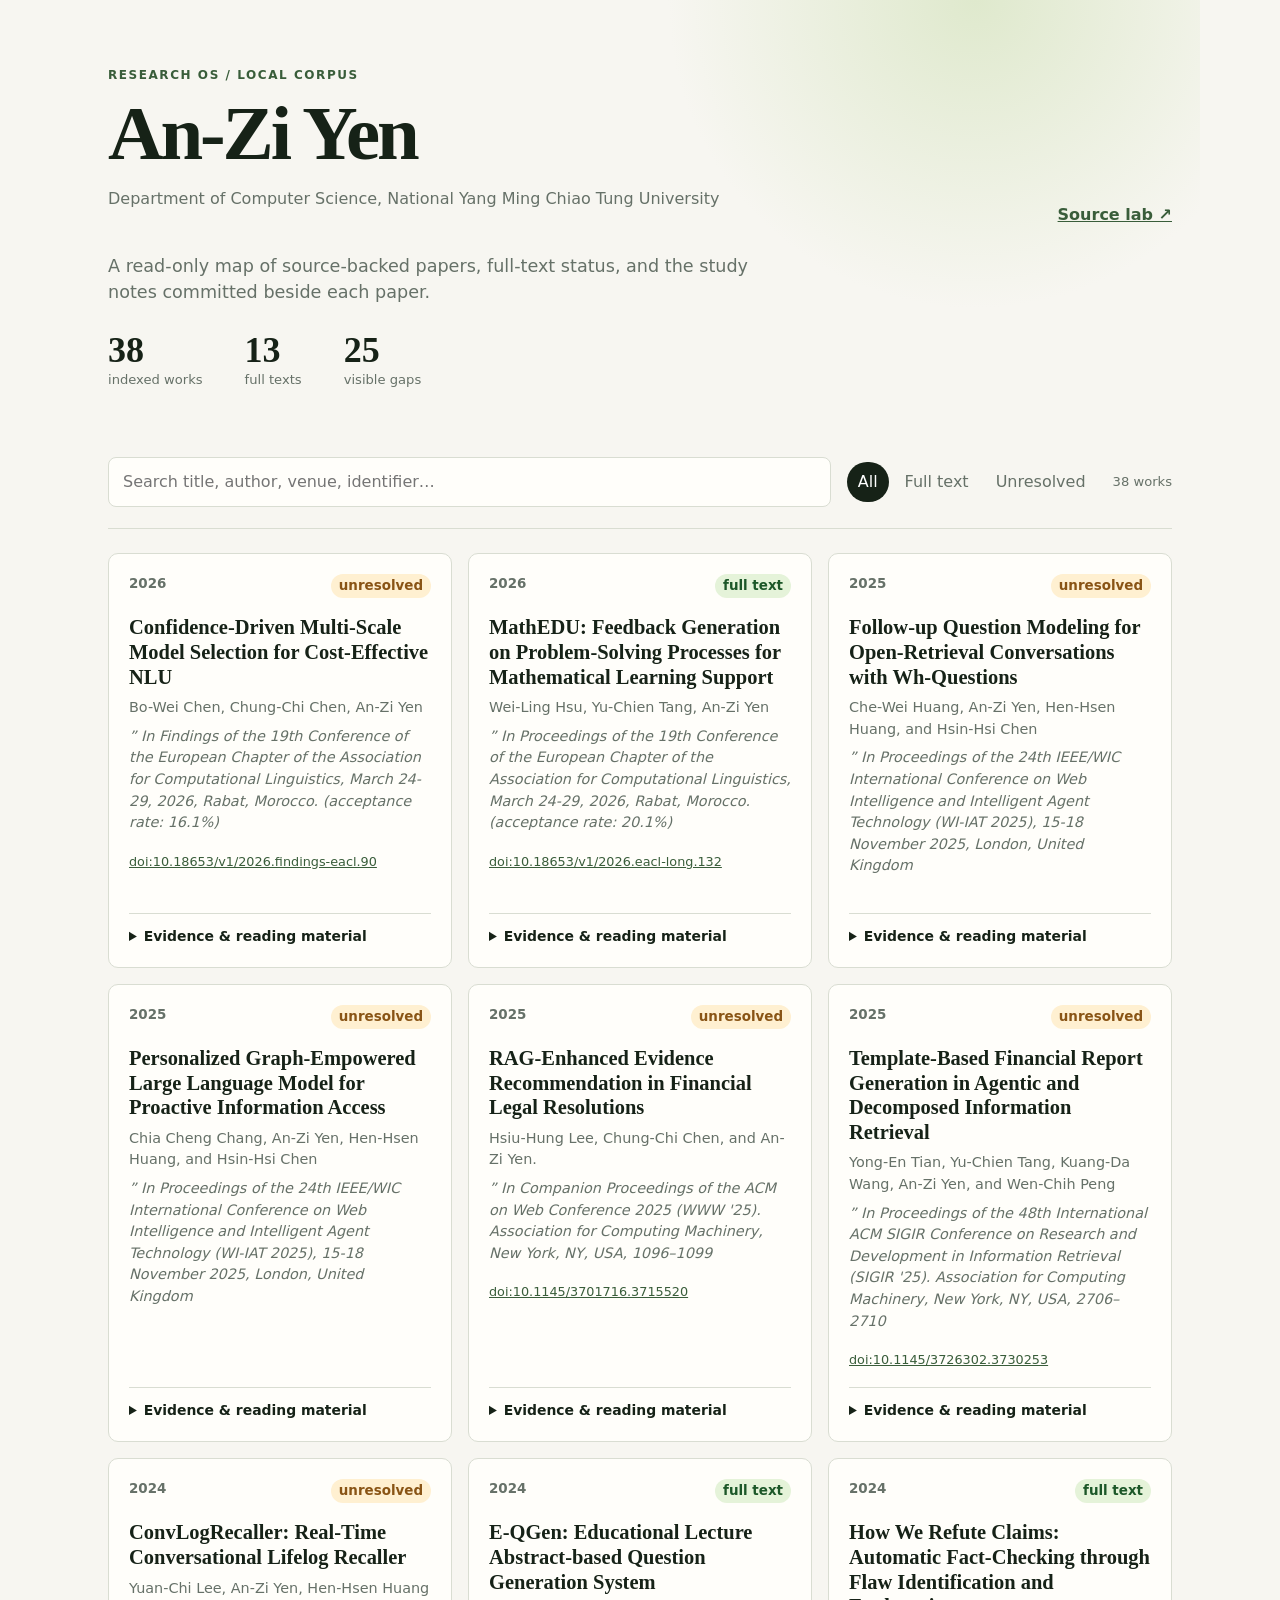
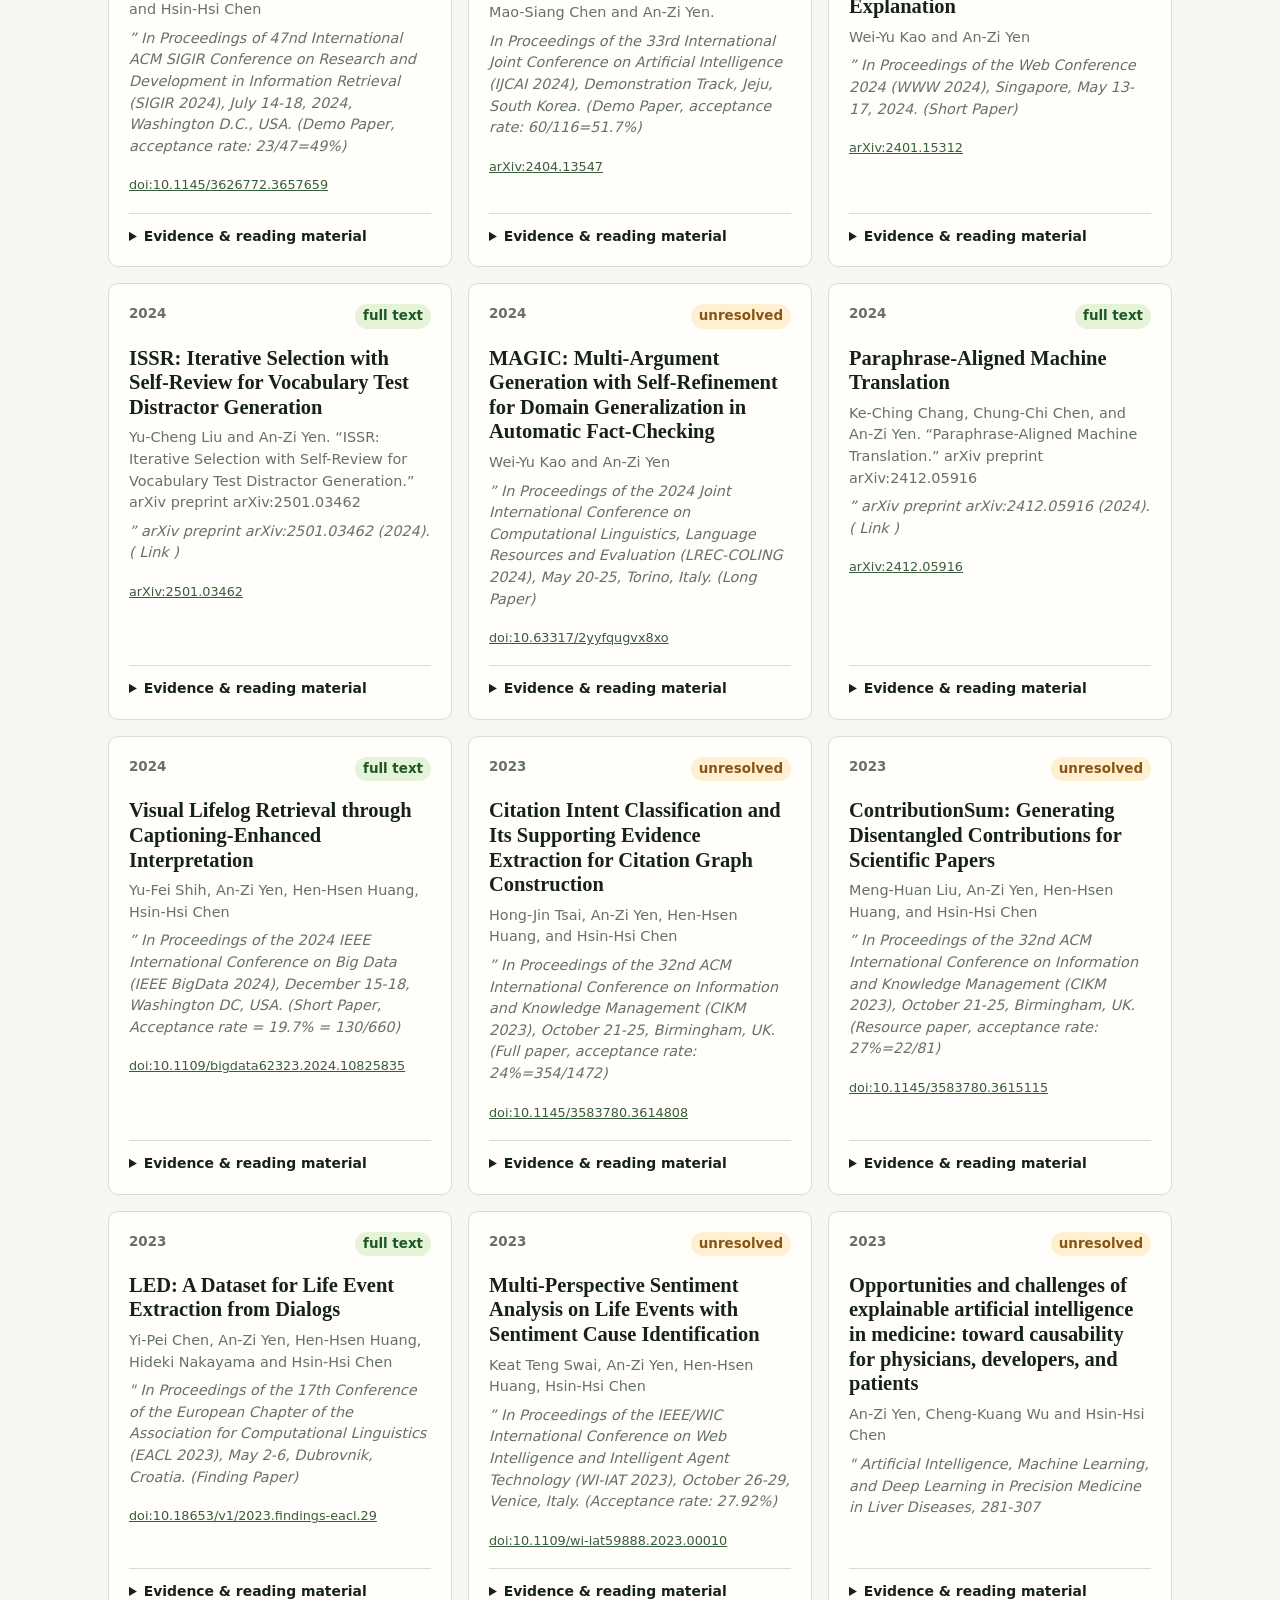
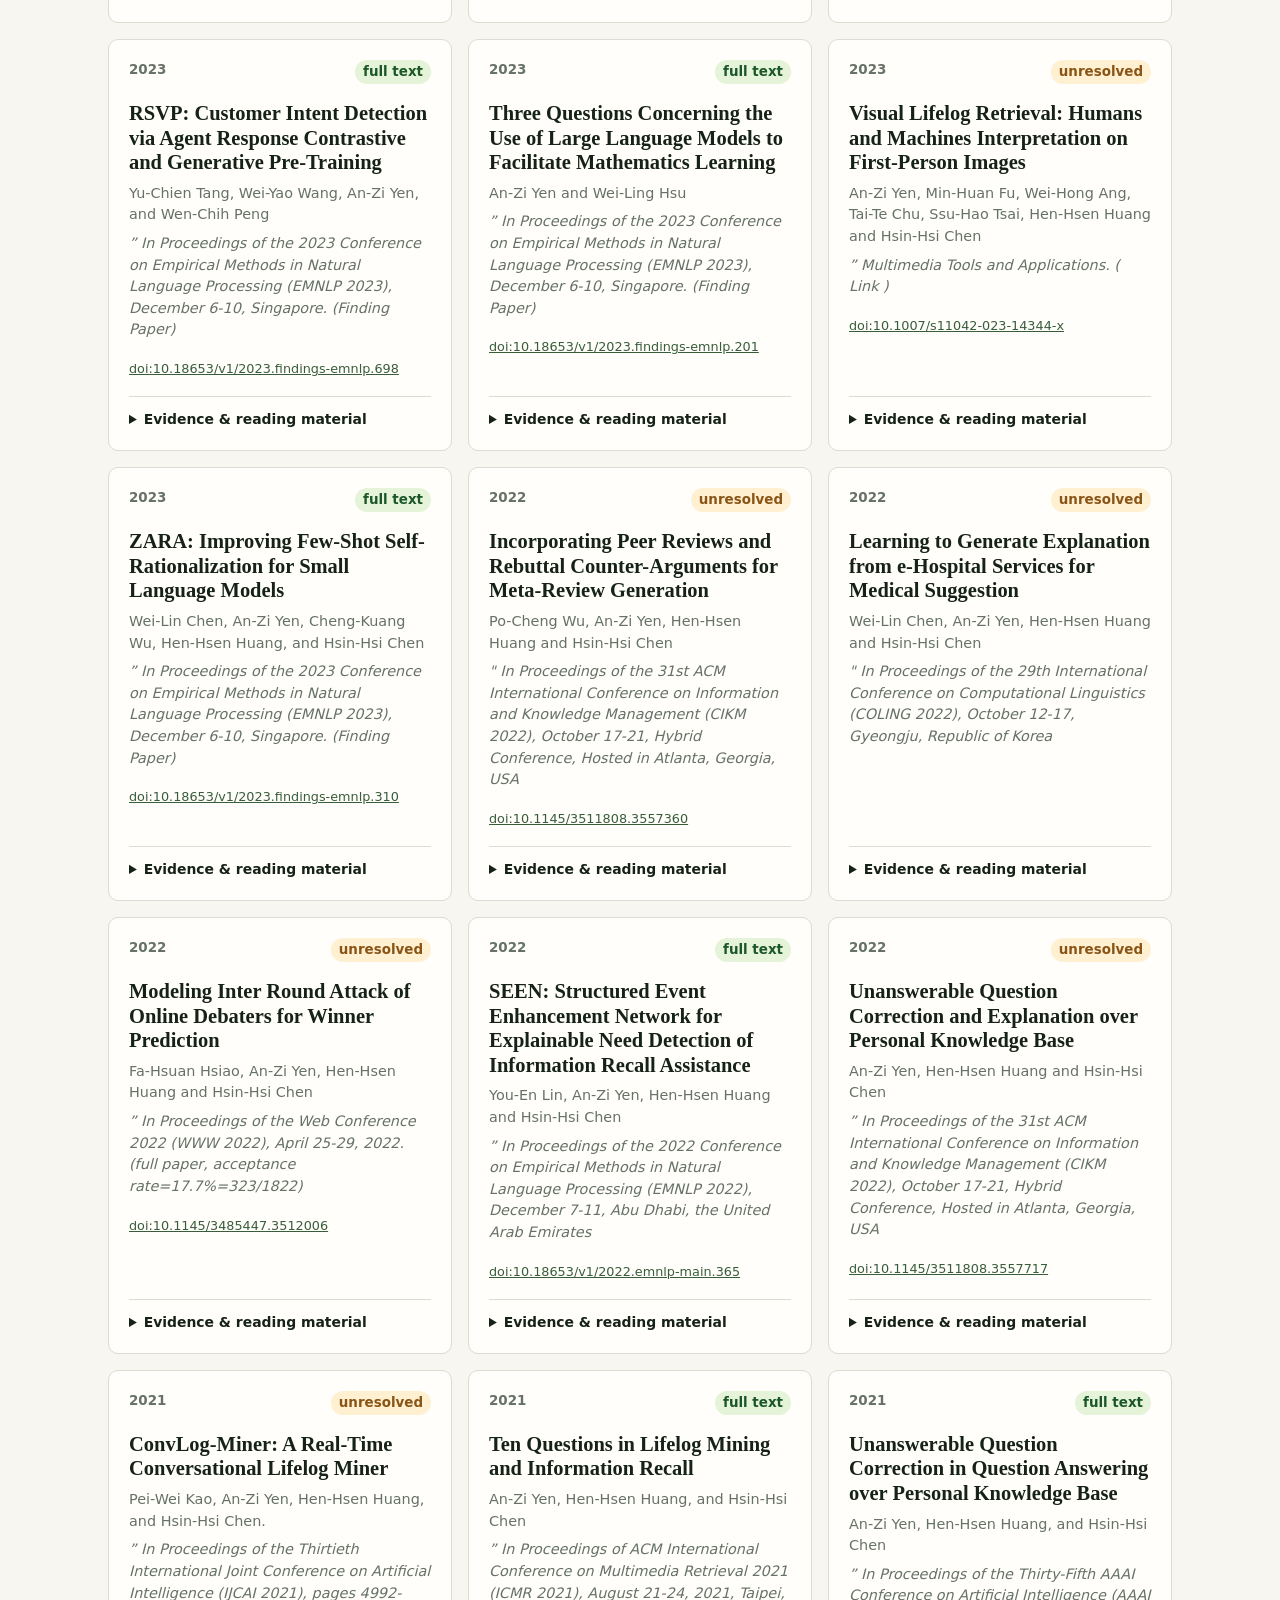
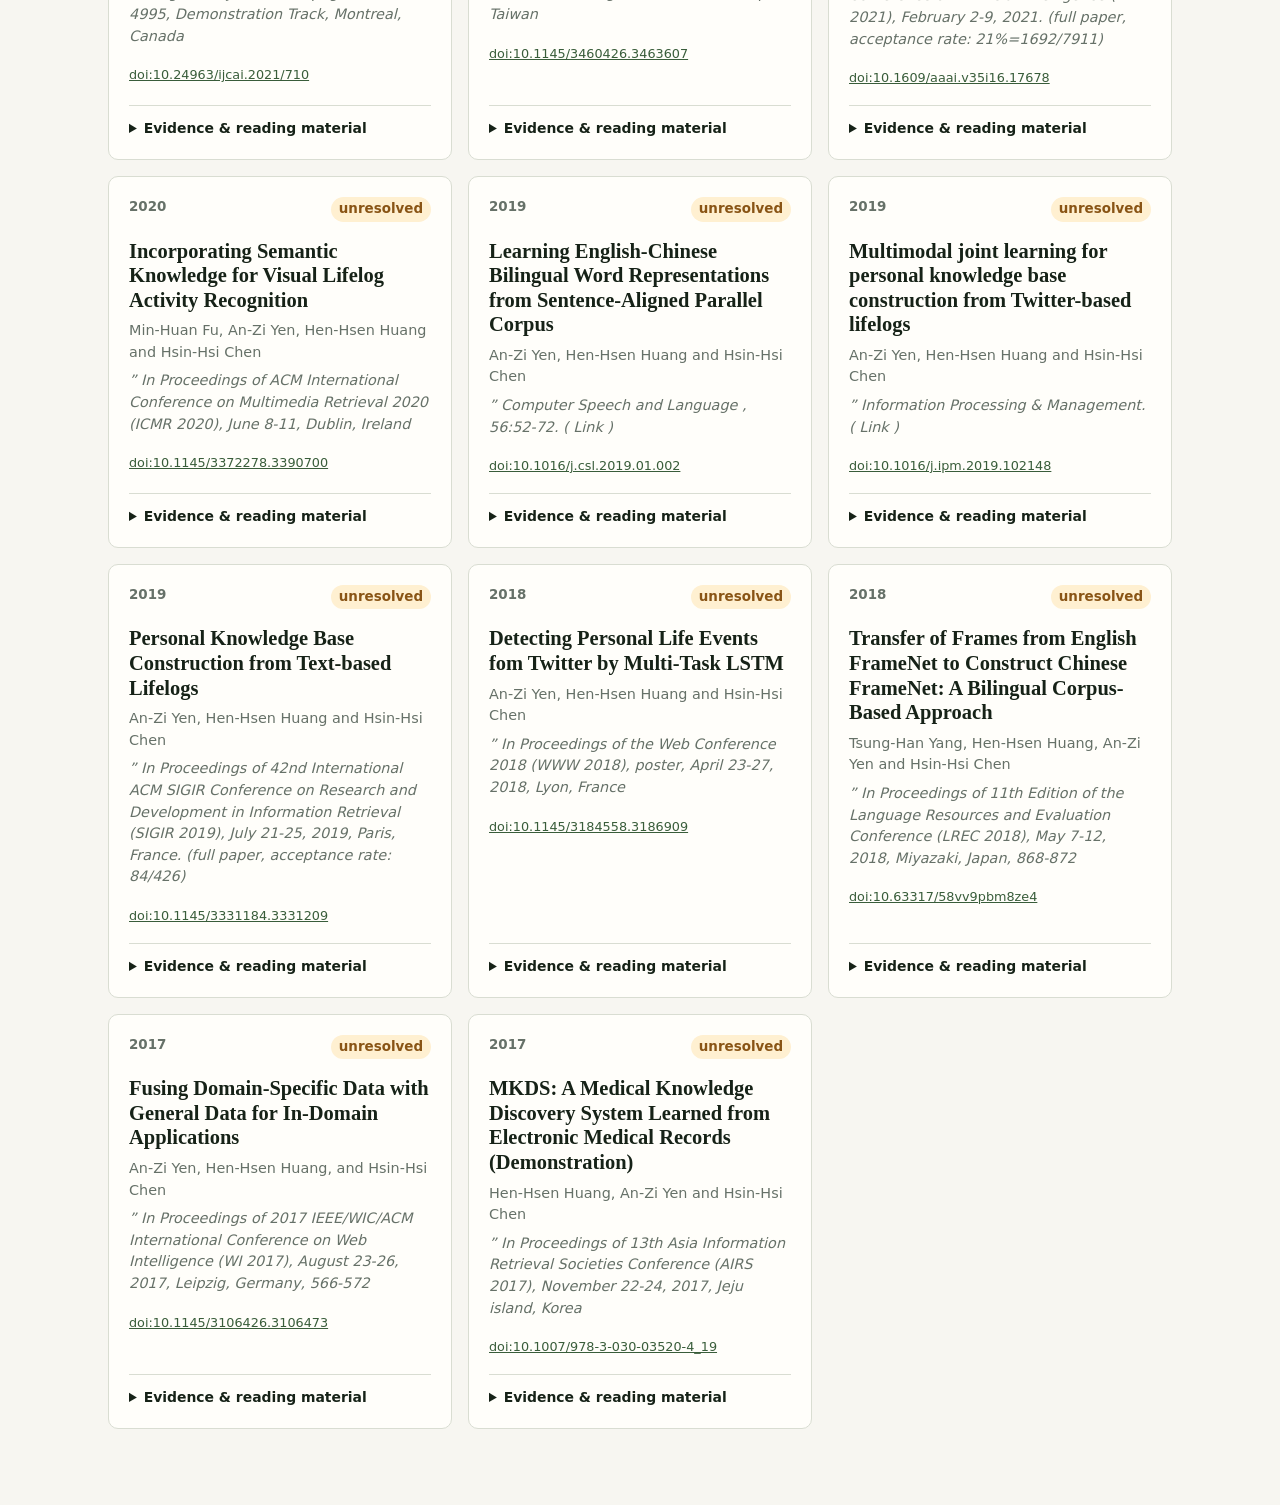
==== web/index.html @ ae981aec "feat: add local corpus dashboard" ====
<!doctype html>
<html lang="en">
  <head>
    <meta charset="utf-8">
    <meta name="viewport" content="width=device-width, initial-scale=1">
    <meta name="description" content="A local, source-backed research corpus dashboard.">
    <title>Research OS · Corpus dashboard</title>
    <link rel="stylesheet" href="styles.css">
  </head>
  <body>
    <header class="hero">
      <p class="eyebrow">Research OS / local corpus</p>
      <div class="hero__heading">
        <div><h1 id="professor-name">Research corpus</h1><p id="affiliation"></p></div>
        <a id="lab-link" class="text-link" target="_blank" rel="noreferrer">Source lab ↗</a>
      </div>
      <p class="lede">A read-only map of source-backed papers, full-text status, and the study notes committed beside each paper.</p>
      <div class="metrics" aria-label="Corpus summary">
        <div><strong id="total-count">0</strong><span>indexed works</span></div>
        <div><strong id="fetched-count">0</strong><span>full texts</span></div>
        <div><strong id="unresolved-count">0</strong><span>visible gaps</span></div>
      </div>
    </header>
    <main>
      <section class="controls" aria-label="Paper filters">
        <label class="search"><span class="sr-only">Search papers</span><input id="search" type="search" placeholder="Search title, author, venue, identifier…" autocomplete="off"></label>
        <div class="filters" role="group" aria-label="Full text status"><button class="filter active" data-status="all">All</button><button class="filter" data-status="fetched">Full text</button><button class="filter" data-status="unresolved">Unresolved</button></div>
        <span id="results-count" class="results-count"></span>
      </section>
      <section id="paper-list" class="paper-list" aria-live="polite"></section>
    </main>
    <template id="paper-template">
      <article class="paper-card">
        <div class="paper-card__top"><span class="year"></span><span class="status"></span></div>
        <h2></h2><p class="authors"></p><p class="venue"></p>
        <div class="identifiers"></div>
        <details><summary>Evidence &amp; reading material</summary><div class="resources"></div></details>
      </article>
    </template>
    <script src="data.js"></script><script src="app.js"></script>
  </body>
</html>
---- web/styles.css ----
:root { --ink:#162217; --muted:#667168; --paper:#f7f6f1; --surface:#fffefa; --line:#d9ddd2; --accent:#395d3a; --warm:#d98c3b; }
* { box-sizing:border-box; } body { margin:0; background:var(--paper); color:var(--ink); font:16px/1.5 Inter, ui-sans-serif, system-ui, sans-serif; }
.hero, main { max-width:1120px; margin:auto; padding-left:28px; padding-right:28px; } .hero { padding-top:66px; padding-bottom:42px; background:radial-gradient(circle at 80% 0, #dfe9cd, transparent 31%); }
.eyebrow { margin:0 0 13px; color:var(--accent); font-size:.75rem; font-weight:800; letter-spacing:.13em; text-transform:uppercase; } .hero__heading { display:flex; align-items:flex-end; justify-content:space-between; gap:24px; } h1 { margin:0; font:700 clamp(2.4rem,6vw,5rem)/.96 Georgia,serif; letter-spacing:-.04em; } #affiliation,.lede { color:var(--muted); max-width:660px; } .lede { font-size:1.1rem; margin:26px 0; }.text-link { color:var(--accent); font-weight:700; white-space:nowrap; }
.metrics { display:flex; gap:42px; }.metrics div { display:grid; gap:2px; }.metrics strong { font:700 2.25rem/1 Georgia,serif; }.metrics span,.results-count { color:var(--muted); font-size:.82rem; }
main { padding-top:26px; padding-bottom:76px; }.controls { display:grid; grid-template-columns:minmax(260px,1fr) auto auto; gap:16px; align-items:center; padding-bottom:21px; border-bottom:1px solid var(--line); }.search input { width:100%; padding:12px 14px; border:1px solid var(--line); border-radius:8px; background:var(--surface); font:inherit; }.filters { display:flex; gap:5px; }.filter { border:0; border-radius:999px; padding:8px 11px; background:transparent; color:var(--muted); cursor:pointer; font:inherit; }.filter.active { background:var(--ink); color:white; }
.paper-list { display:grid; grid-template-columns:repeat(auto-fit,minmax(300px,1fr)); gap:16px; padding-top:24px; }.paper-card { display:flex; flex-direction:column; border:1px solid var(--line); border-radius:10px; background:var(--surface); padding:20px; min-height:250px; }.paper-card__top { display:flex; justify-content:space-between; color:var(--muted); font-weight:700; font-size:.84rem; }.status { border-radius:99px; padding:2px 8px; }.status--fetched { color:#1c5728; background:#e5f3d9; }.status--unresolved { color:#895415; background:#fff0d1; }.paper-card h2 { margin:17px 0 8px; font:700 1.28rem/1.2 Georgia,serif; }.authors,.venue { margin:0 0 7px; color:var(--muted); font-size:.9rem; }.venue { font-style:italic; }.identifiers { display:flex; flex-wrap:wrap; gap:8px; margin:11px 0 auto; }.identifiers a { color:var(--accent); font-size:.8rem; }
details { margin-top:18px; border-top:1px solid var(--line); padding-top:12px; } summary { cursor:pointer; font-size:.87rem; font-weight:700; }.resources { display:flex; flex-wrap:wrap; gap:7px 14px; padding-top:11px; }.resources a { color:var(--accent); font-size:.82rem; }.empty { color:var(--muted); }.sr-only { position:absolute; width:1px; height:1px; overflow:hidden; clip:rect(0,0,0,0); }
@media (max-width:650px) { .hero { padding-top:40px; }.hero__heading,.controls { display:flex; flex-direction:column; align-items:flex-start; }.metrics { gap:24px; }.results-count { align-self:flex-end; } }
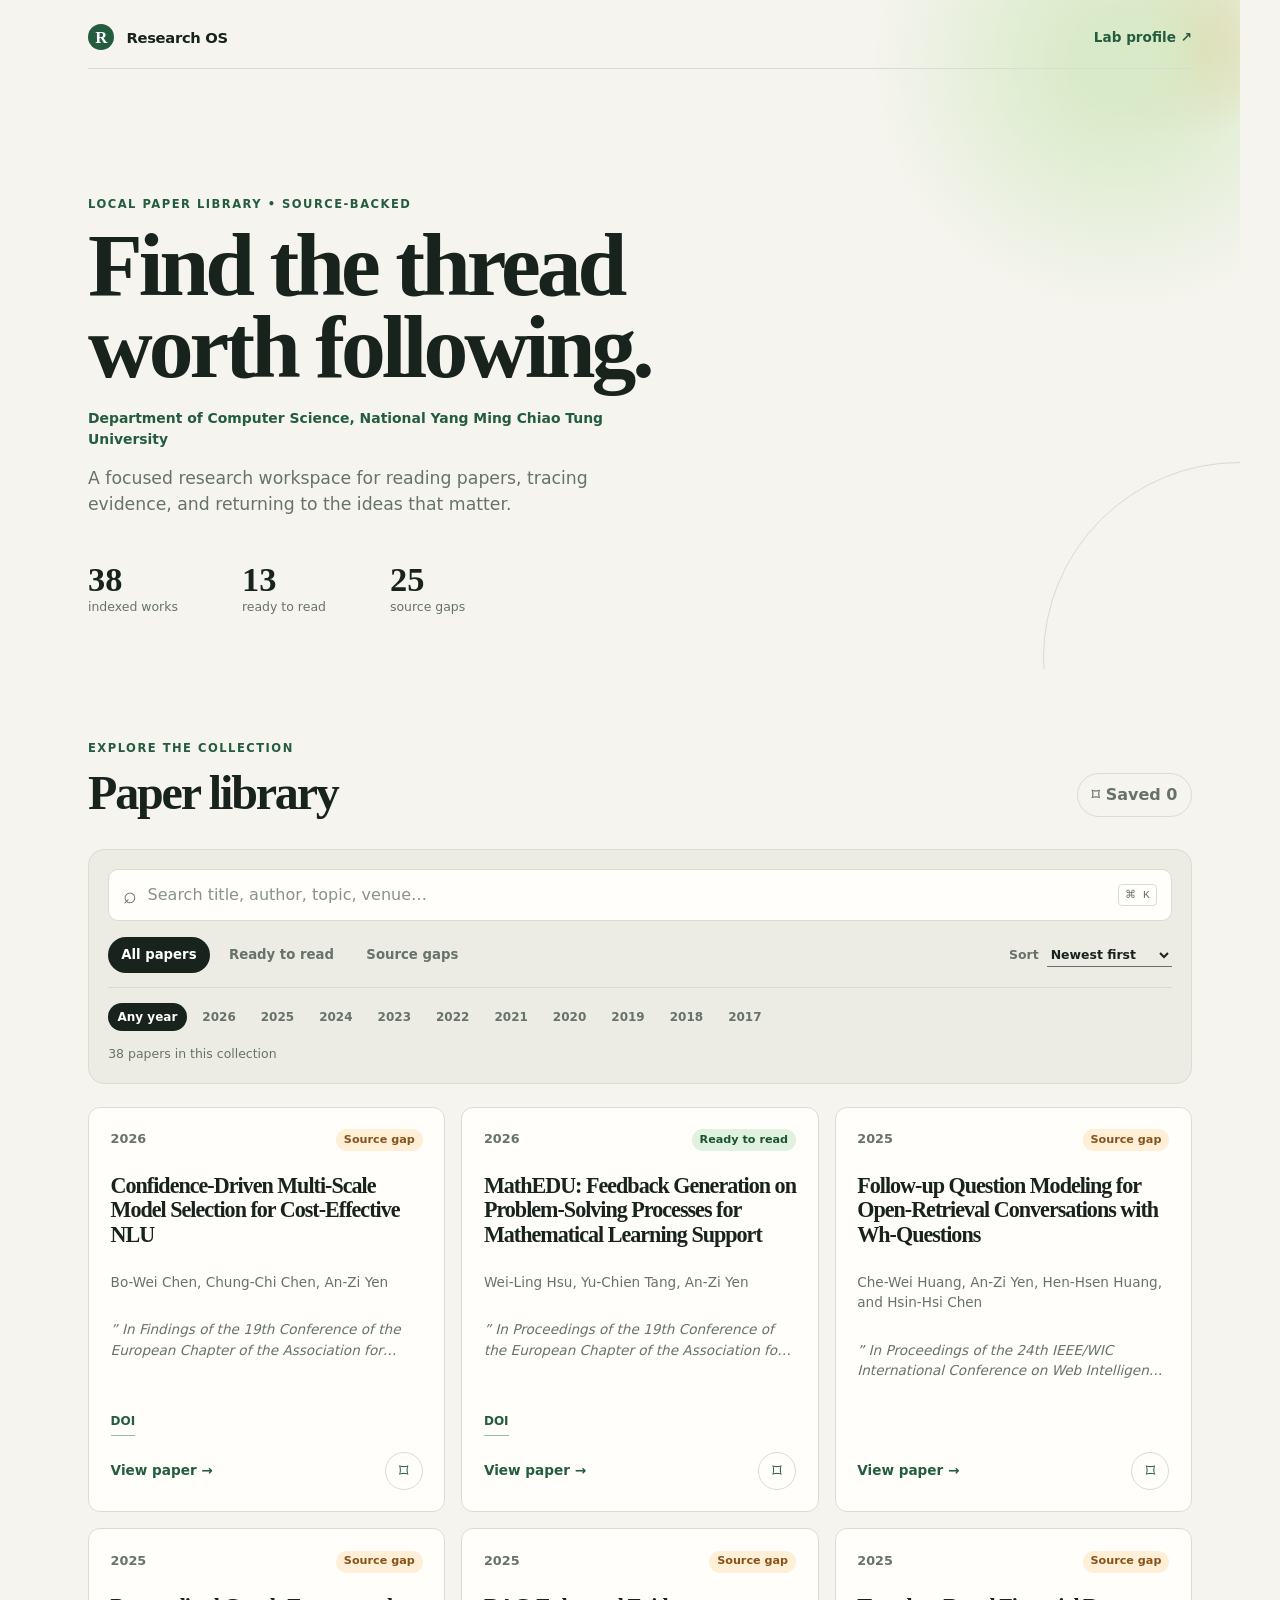
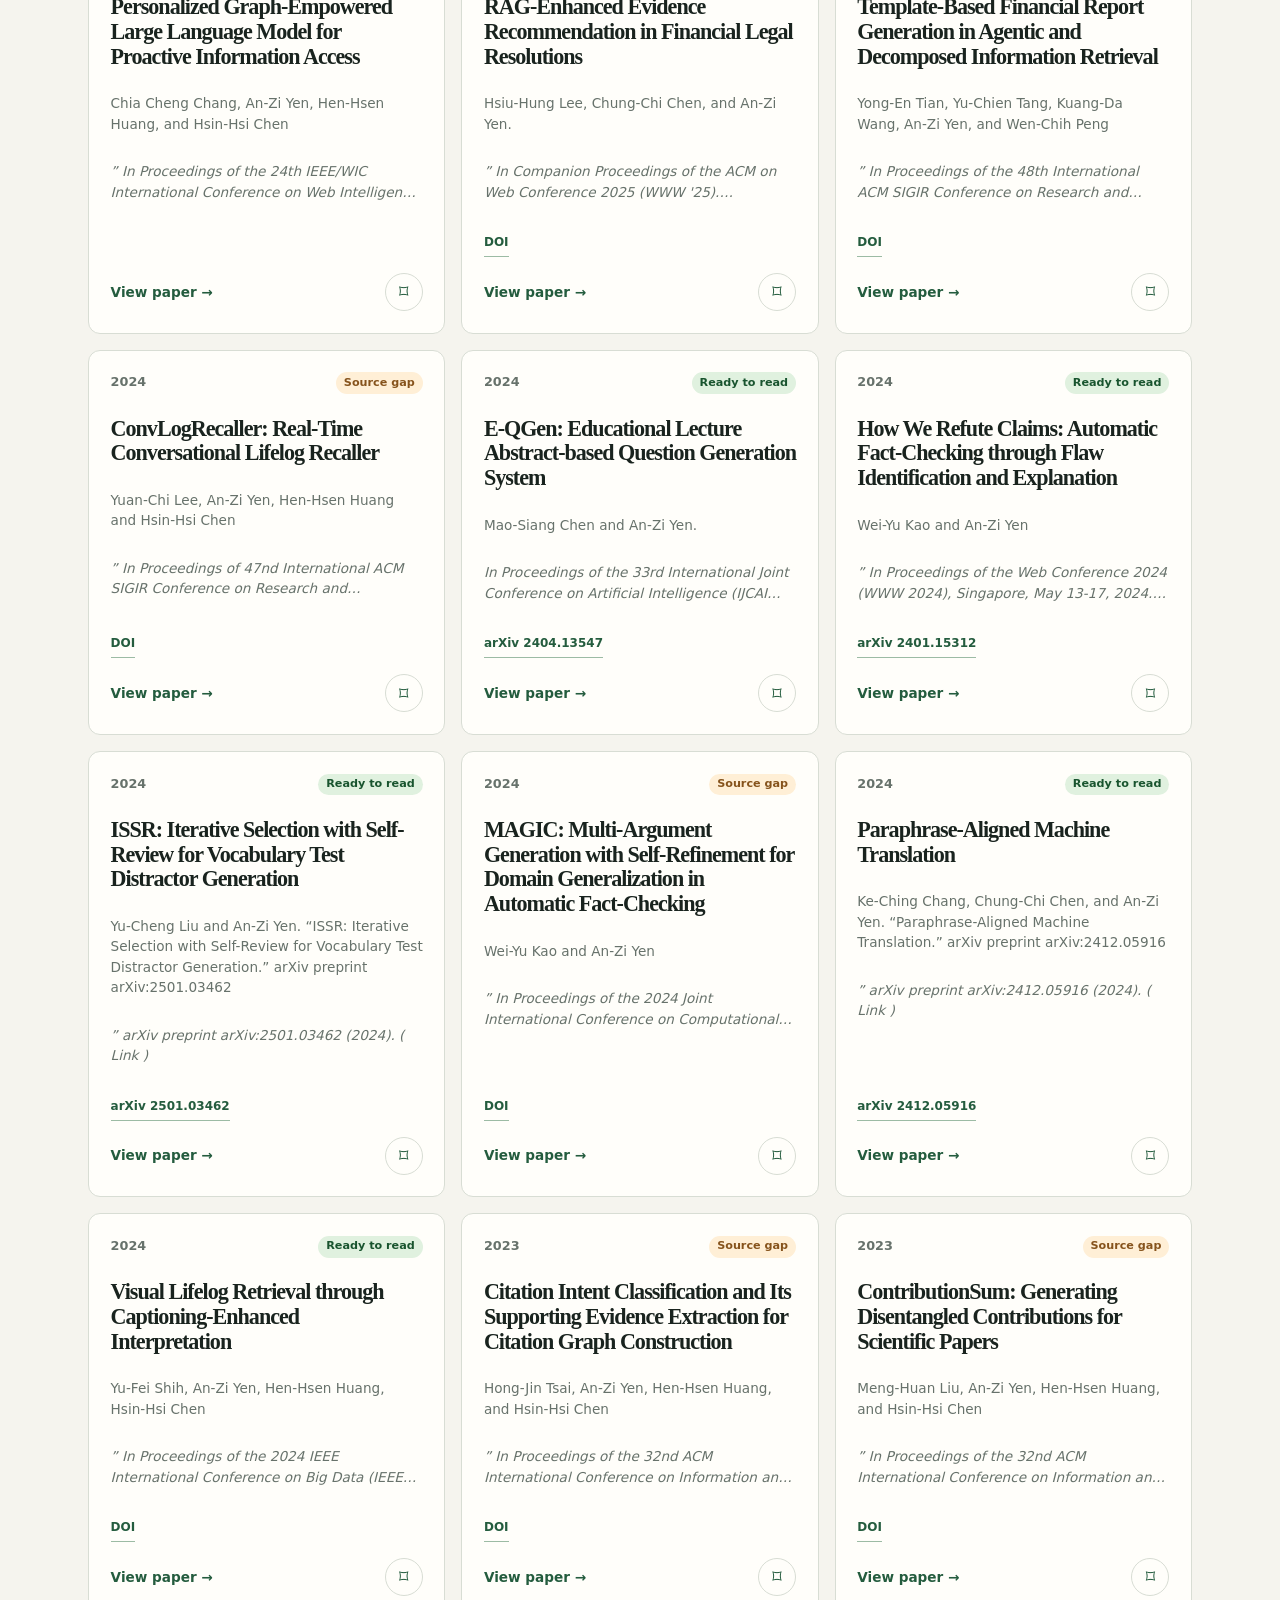
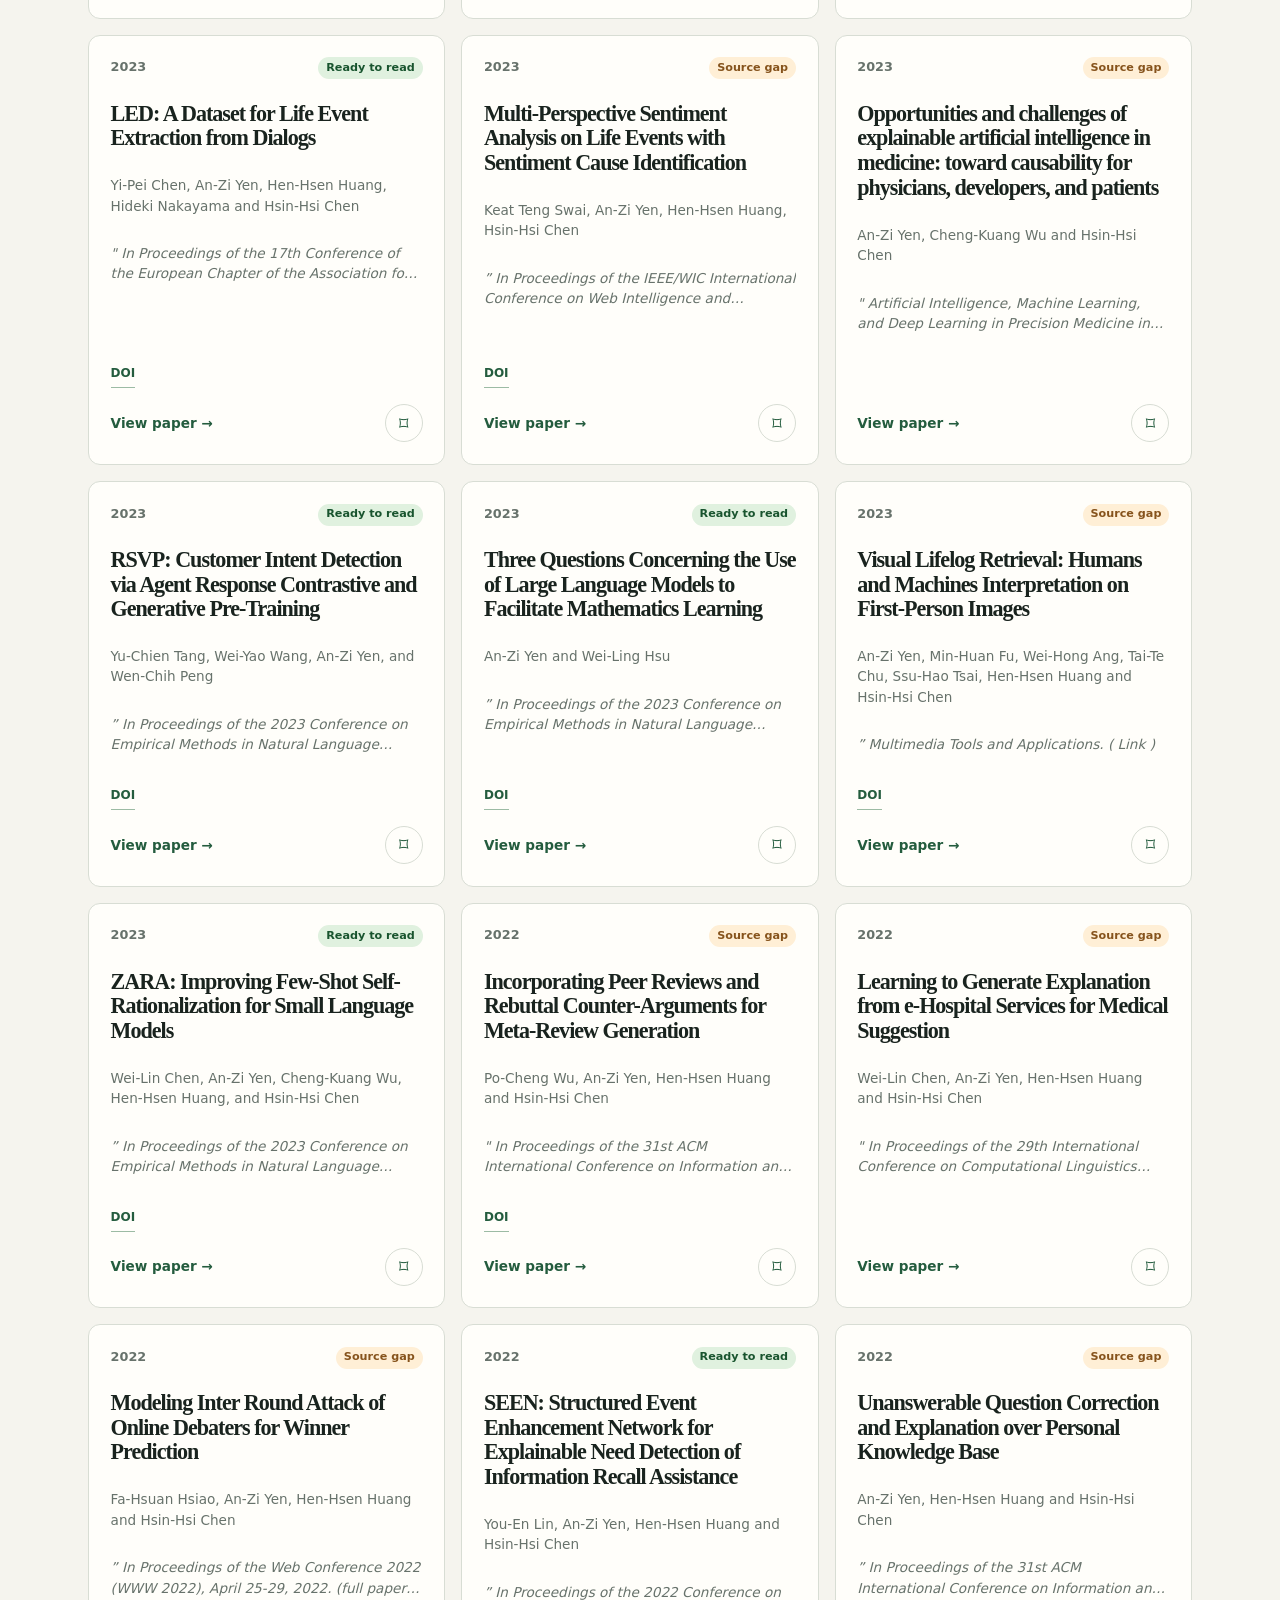
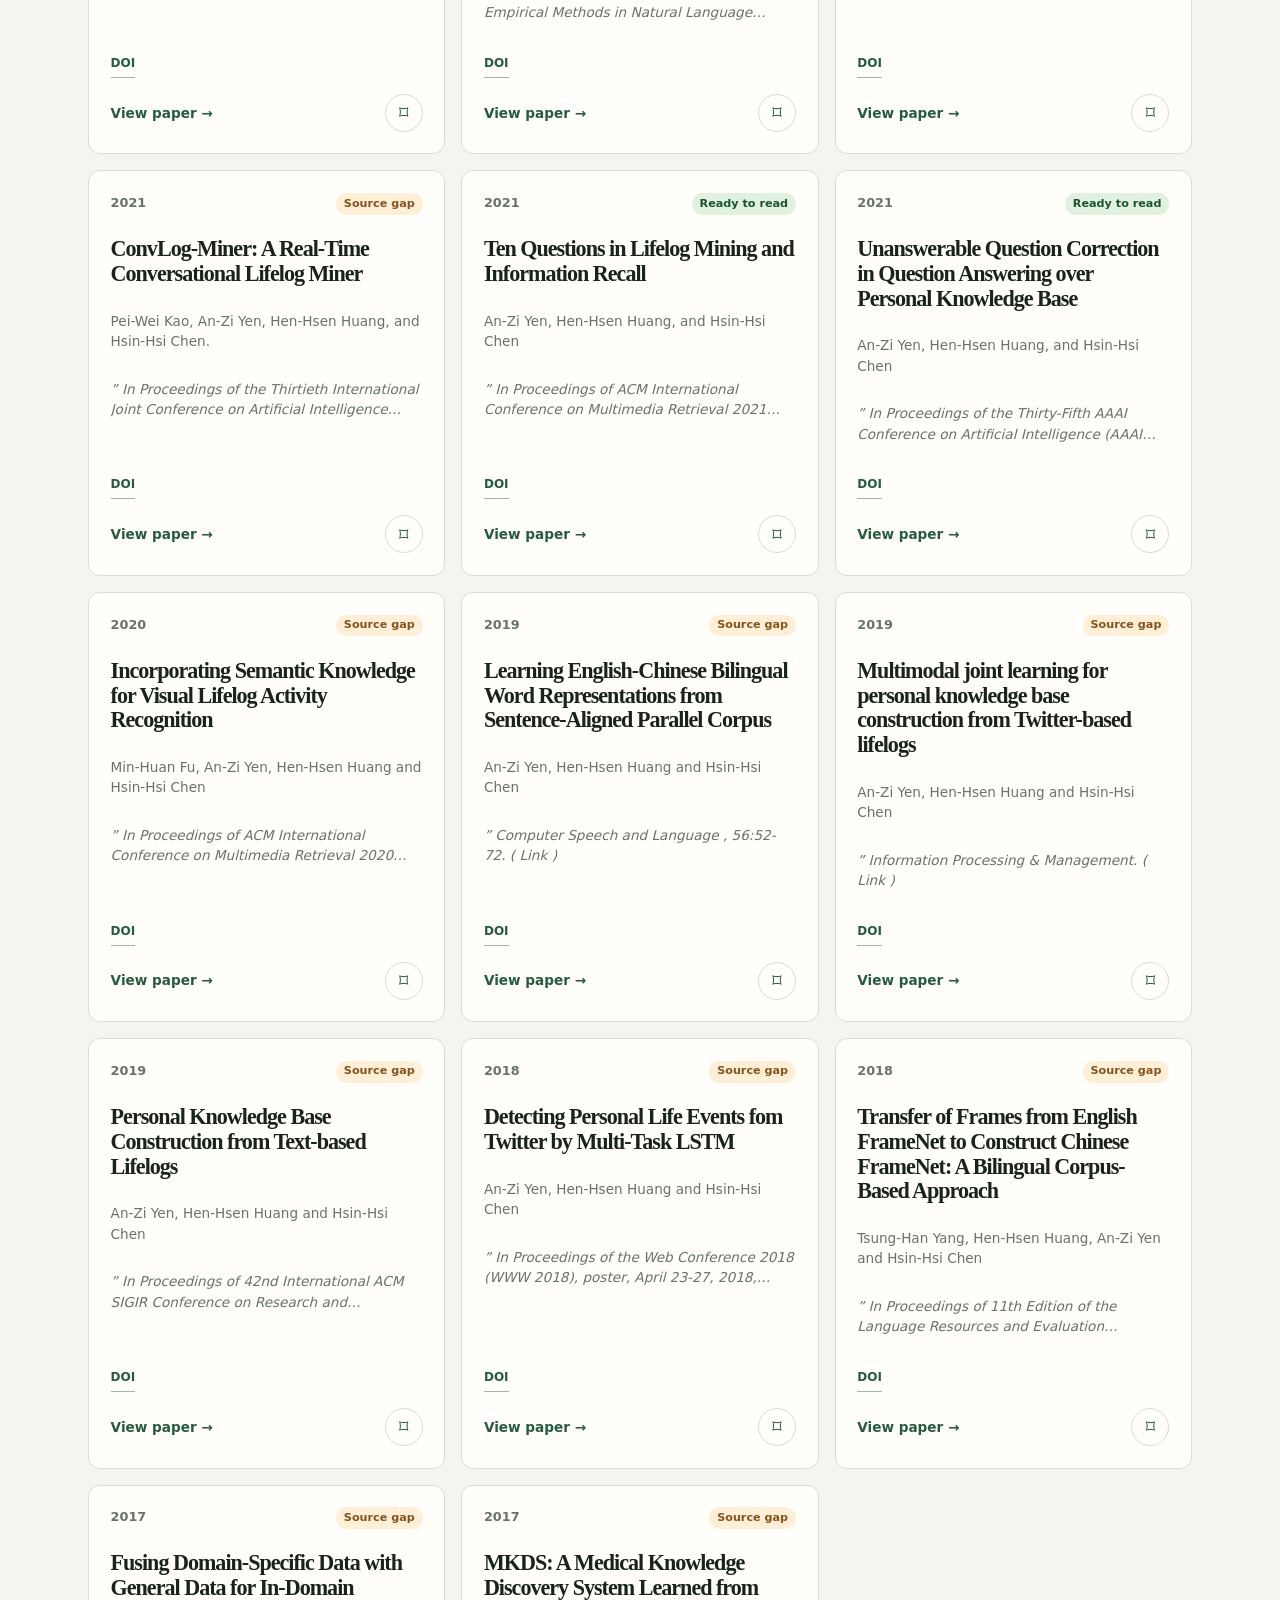
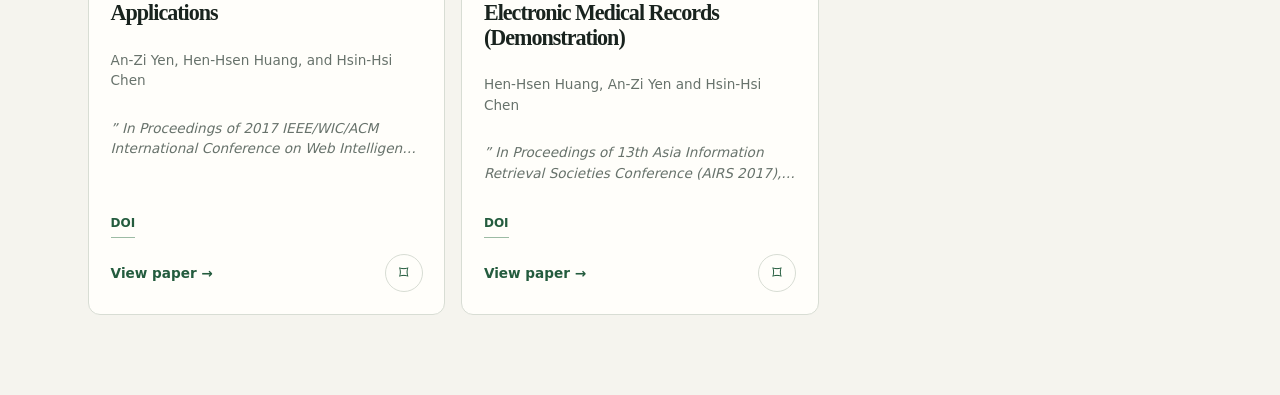
==== commit 50819e4a: "feat: build interactive paper library" ====
--- a/web/index.html
+++ b/web/index.html
@@ -3,40 +3,94 @@
   <head>
     <meta charset="utf-8">
     <meta name="viewport" content="width=device-width, initial-scale=1">
-    <meta name="description" content="A local, source-backed research corpus dashboard.">
-    <title>Research OS · Corpus dashboard</title>
+    <meta name="description" content="Explore a locally curated, source-backed research corpus.">
+    <title>Research OS — Paper library</title>
     <link rel="stylesheet" href="styles.css">
   </head>
   <body>
+    <a class="skip-link" href="#paper-list">Skip to papers</a>
     <header class="hero">
-      <p class="eyebrow">Research OS / local corpus</p>
-      <div class="hero__heading">
-        <div><h1 id="professor-name">Research corpus</h1><p id="affiliation"></p></div>
-        <a id="lab-link" class="text-link" target="_blank" rel="noreferrer">Source lab ↗</a>
+      <nav class="topbar" aria-label="Primary navigation">
+        <a class="brand" href="index.html"><span class="brand__mark" aria-hidden="true">R</span> Research OS</a>
+        <a id="lab-link" class="lab-link" target="_blank" rel="noreferrer">Lab profile <span aria-hidden="true">↗</span></a>
+      </nav>
+      <div class="hero__content">
+        <p class="eyebrow">Local paper library <span aria-hidden="true">•</span> source-backed</p>
+        <h1>Find the thread<br>worth following.</h1>
+        <p id="affiliation" class="affiliation"></p>
+        <p class="lede">A focused research workspace for reading papers, tracing evidence, and returning to the ideas that matter.</p>
       </div>
-      <p class="lede">A read-only map of source-backed papers, full-text status, and the study notes committed beside each paper.</p>
       <div class="metrics" aria-label="Corpus summary">
         <div><strong id="total-count">0</strong><span>indexed works</span></div>
-        <div><strong id="fetched-count">0</strong><span>full texts</span></div>
-        <div><strong id="unresolved-count">0</strong><span>visible gaps</span></div>
+        <div><strong id="fetched-count">0</strong><span>ready to read</span></div>
+        <div><strong id="unresolved-count">0</strong><span>source gaps</span></div>
       </div>
     </header>
     <main>
+      <section class="library-head" aria-labelledby="library-title">
+        <div>
+          <p class="eyebrow">Explore the collection</p>
+          <h2 id="library-title">Paper library</h2>
+        </div>
+        <button id="saved-toggle" class="saved-toggle" type="button" aria-pressed="false">
+          <span aria-hidden="true">⌑</span> Saved <span id="saved-count">0</span>
+        </button>
+      </section>
       <section class="controls" aria-label="Paper filters">
-        <label class="search"><span class="sr-only">Search papers</span><input id="search" type="search" placeholder="Search title, author, venue, identifier…" autocomplete="off"></label>
-        <div class="filters" role="group" aria-label="Full text status"><button class="filter active" data-status="all">All</button><button class="filter" data-status="fetched">Full text</button><button class="filter" data-status="unresolved">Unresolved</button></div>
-        <span id="results-count" class="results-count"></span>
+        <label class="search">
+          <span class="search__icon" aria-hidden="true">⌕</span>
+          <span class="sr-only">Search papers</span>
+          <input id="search" type="search" placeholder="Search title, author, topic, venue…" autocomplete="off">
+          <kbd>⌘ K</kbd>
+        </label>
+        <div class="filter-row">
+          <div id="status-filters" class="filter-group" role="group" aria-label="Reading availability">
+            <button class="filter active" data-status="all" type="button">All papers</button>
+            <button class="filter" data-status="fetched" type="button">Ready to read</button>
+            <button class="filter" data-status="unresolved" type="button">Source gaps</button>
+          </div>
+          <label class="select-wrap">Sort
+            <select id="sort" aria-label="Sort papers">
+              <option value="newest">Newest first</option>
+              <option value="oldest">Oldest first</option>
+              <option value="title">Title A–Z</option>
+            </select>
+          </label>
+        </div>
+        <div id="year-filters" class="year-filters" aria-label="Filter by year"></div>
+        <p id="results-count" class="results-count" aria-live="polite"></p>
       </section>
       <section id="paper-list" class="paper-list" aria-live="polite"></section>
     </main>
+    <dialog id="paper-dialog" class="paper-dialog" aria-labelledby="dialog-title">
+      <article class="dialog-card">
+        <button id="dialog-close" class="icon-button dialog-close" type="button" aria-label="Close paper details">×</button>
+        <p id="dialog-meta" class="eyebrow"></p>
+        <h2 id="dialog-title"></h2>
+        <p id="dialog-authors" class="dialog-authors"></p>
+        <p id="dialog-venue" class="dialog-venue"></p>
+        <div id="dialog-actions" class="dialog-actions"></div>
+        <section class="reading-notes">
+          <h3>Reading workspace</h3>
+          <p id="dialog-note-copy">Open the source and evidence that are committed with this record.</p>
+          <div id="dialog-notes" class="note-links"></div>
+        </section>
+      </article>
+    </dialog>
     <template id="paper-template">
       <article class="paper-card">
         <div class="paper-card__top"><span class="year"></span><span class="status"></span></div>
-        <h2></h2><p class="authors"></p><p class="venue"></p>
-        <div class="identifiers"></div>
-        <details><summary>Evidence &amp; reading material</summary><div class="resources"></div></details>
+        <h3></h3><p class="authors"></p><p class="venue"></p>
+        <div class="paper-card__bottom">
+          <div class="identifiers"></div>
+          <div class="card-actions">
+            <button class="text-button open-paper" type="button">View paper <span aria-hidden="true">→</span></button>
+            <button class="icon-button save-paper" type="button" aria-label="Save paper">⌑</button>
+          </div>
+        </div>
       </article>
     </template>
-    <script src="data.js"></script><script src="app.js"></script>
+    <script src="data.js"></script>
+    <script src="app.js"></script>
   </body>
 </html>
--- a/web/styles.css
+++ b/web/styles.css
@@ -1,9 +1,13 @@
-:root { --ink:#162217; --muted:#667168; --paper:#f7f6f1; --surface:#fffefa; --line:#d9ddd2; --accent:#395d3a; --warm:#d98c3b; }
-* { box-sizing:border-box; } body { margin:0; background:var(--paper); color:var(--ink); font:16px/1.5 Inter, ui-sans-serif, system-ui, sans-serif; }
-.hero, main { max-width:1120px; margin:auto; padding-left:28px; padding-right:28px; } .hero { padding-top:66px; padding-bottom:42px; background:radial-gradient(circle at 80% 0, #dfe9cd, transparent 31%); }
-.eyebrow { margin:0 0 13px; color:var(--accent); font-size:.75rem; font-weight:800; letter-spacing:.13em; text-transform:uppercase; } .hero__heading { display:flex; align-items:flex-end; justify-content:space-between; gap:24px; } h1 { margin:0; font:700 clamp(2.4rem,6vw,5rem)/.96 Georgia,serif; letter-spacing:-.04em; } #affiliation,.lede { color:var(--muted); max-width:660px; } .lede { font-size:1.1rem; margin:26px 0; }.text-link { color:var(--accent); font-weight:700; white-space:nowrap; }
-.metrics { display:flex; gap:42px; }.metrics div { display:grid; gap:2px; }.metrics strong { font:700 2.25rem/1 Georgia,serif; }.metrics span,.results-count { color:var(--muted); font-size:.82rem; }
-main { padding-top:26px; padding-bottom:76px; }.controls { display:grid; grid-template-columns:minmax(260px,1fr) auto auto; gap:16px; align-items:center; padding-bottom:21px; border-bottom:1px solid var(--line); }.search input { width:100%; padding:12px 14px; border:1px solid var(--line); border-radius:8px; background:var(--surface); font:inherit; }.filters { display:flex; gap:5px; }.filter { border:0; border-radius:999px; padding:8px 11px; background:transparent; color:var(--muted); cursor:pointer; font:inherit; }.filter.active { background:var(--ink); color:white; }
-.paper-list { display:grid; grid-template-columns:repeat(auto-fit,minmax(300px,1fr)); gap:16px; padding-top:24px; }.paper-card { display:flex; flex-direction:column; border:1px solid var(--line); border-radius:10px; background:var(--surface); padding:20px; min-height:250px; }.paper-card__top { display:flex; justify-content:space-between; color:var(--muted); font-weight:700; font-size:.84rem; }.status { border-radius:99px; padding:2px 8px; }.status--fetched { color:#1c5728; background:#e5f3d9; }.status--unresolved { color:#895415; background:#fff0d1; }.paper-card h2 { margin:17px 0 8px; font:700 1.28rem/1.2 Georgia,serif; }.authors,.venue { margin:0 0 7px; color:var(--muted); font-size:.9rem; }.venue { font-style:italic; }.identifiers { display:flex; flex-wrap:wrap; gap:8px; margin:11px 0 auto; }.identifiers a { color:var(--accent); font-size:.8rem; }
-details { margin-top:18px; border-top:1px solid var(--line); padding-top:12px; } summary { cursor:pointer; font-size:.87rem; font-weight:700; }.resources { display:flex; flex-wrap:wrap; gap:7px 14px; padding-top:11px; }.resources a { color:var(--accent); font-size:.82rem; }.empty { color:var(--muted); }.sr-only { position:absolute; width:1px; height:1px; overflow:hidden; clip:rect(0,0,0,0); }
-@media (max-width:650px) { .hero { padding-top:40px; }.hero__heading,.controls { display:flex; flex-direction:column; align-items:flex-start; }.metrics { gap:24px; }.results-count { align-self:flex-end; } }
+:root { --ink:#19231e; --muted:#67726b; --paper:#f5f4ee; --surface:#fffefa; --line:#d8ddd4; --accent:#245c3e; --accent-pale:#e1eee1; --warm:#c8723b; --serif:Georgia, 'Times New Roman', serif; --sans:Inter, ui-sans-serif,system-ui,sans-serif; }
+* { box-sizing:border-box; } html { scroll-behavior:smooth; } body { margin:0; background:var(--paper); color:var(--ink); font:16px/1.5 var(--sans); } button,input,select { font:inherit; } button,a { -webkit-tap-highlight-color:transparent; } button { cursor:pointer; } a { color:inherit; }
+.skip-link { position:fixed; z-index:10; left:1rem; top:-4rem; padding:.7rem 1rem; background:var(--ink); color:white; border-radius:6px; }.skip-link:focus { top:1rem; }
+.hero,main { max-width:1200px; margin:auto; padding-left:clamp(1.25rem,4vw,3rem); padding-right:clamp(1.25rem,4vw,3rem); }.hero { min-height:520px; padding-top:1.5rem; padding-bottom:3.25rem; position:relative; overflow:hidden; background:radial-gradient(circle at 90% 9%,#d8eac7 0 3%,transparent 20%),radial-gradient(circle at 96% 7%,#efc799 0 1%,transparent 7%); }.hero:after { content:''; position:absolute; width:390px; height:390px; border:1px solid #d2dfcc; border-radius:50%; right:-195px; bottom:-185px; }
+.topbar { display:flex; align-items:center; justify-content:space-between; border-bottom:1px solid var(--line); padding-bottom:1.1rem; position:relative; z-index:1; }.brand { text-decoration:none; font-size:.92rem; font-weight:800; letter-spacing:-.02em; }.brand__mark { display:inline-grid; place-items:center; width:1.65rem; height:1.65rem; margin-right:.45rem; border-radius:50%; background:var(--accent); color:white; font-family:var(--serif); font-size:1.05rem; }.lab-link { color:var(--accent); font-size:.85rem; font-weight:750; text-decoration:none; }.hero__content { max-width:720px; padding-top:clamp(4rem,9vw,7.5rem); position:relative; z-index:1; }.eyebrow { margin:0 0:.7rem; color:var(--accent); font-size:.72rem; font-weight:800; letter-spacing:.13em; text-transform:uppercase; }.hero h1,.library-head h2,.paper-card h3,.dialog-card h2,.empty h3 { font-family:var(--serif); letter-spacing:-.045em; }.hero h1 { max-width:720px; margin:0; font-size:clamp(3.2rem,7vw,6rem); line-height:.91; }.affiliation { margin:1.3rem 0 0; max-width:540px; color:var(--accent); font-size:.87rem; font-weight:650; }.lede { max-width:565px; margin:1rem 0 0; color:var(--muted); font-size:1.08rem; }.metrics { display:flex; gap:clamp(1.5rem,5vw,4rem); margin-top:2.75rem; position:relative; z-index:1; }.metrics div { display:grid; gap:.1rem; }.metrics strong { font:700 2.15rem/1 var(--serif); }.metrics span,.results-count { color:var(--muted); font-size:.78rem; }
+main { padding-top:3.75rem; padding-bottom:5rem; }.library-head { display:flex; justify-content:space-between; gap:1rem; align-items:end; }.library-head h2 { margin:0; font-size:clamp(2rem,4vw,3rem); line-height:1; }.saved-toggle { min-height:42px; border:1px solid var(--line); border-radius:99px; padding:.55rem .85rem; background:transparent; color:var(--muted); font-weight:700; }.saved-toggle[aria-pressed=true] { border-color:var(--accent); background:var(--accent-pale); color:var(--accent); }
+.controls { margin-top:2rem; padding:1.2rem; background:#ecece4; border:1px solid var(--line); border-radius:16px; }.search { height:52px; display:flex; align-items:center; gap:.55rem; padding:0 .85rem; background:var(--surface); border:1px solid var(--line); border-radius:10px; }.search__icon { font-size:1.45rem; line-height:1; color:var(--muted); }.search input { min-width:0; flex:1; border:0; outline:0; background:transparent; color:var(--ink); }.search input::placeholder { color:#89928b; }.search kbd { padding:.12rem .4rem; border:1px solid var(--line); border-radius:4px; color:var(--muted); font-size:.7rem; }.filter-row { display:flex; justify-content:space-between; gap:1rem; align-items:center; margin-top:1rem; }.filter-group,.year-filters { display:flex; flex-wrap:wrap; gap:.4rem; }.filter,.year-filter { border:1px solid transparent; border-radius:99px; padding:.43rem .75rem; color:var(--muted); background:transparent; font-size:.83rem; font-weight:700; }.filter:hover,.year-filter:hover { background:#e1e5dc; }.filter.active,.year-filter.active { background:var(--ink); color:#fff; }.select-wrap { display:flex; align-items:center; gap:.5rem; color:var(--muted); font-size:.78rem; font-weight:750; white-space:nowrap; }.select-wrap select { border:0; border-bottom:1px solid var(--muted); background:transparent; color:var(--ink); padding:.2rem 1.2rem .2rem 0; font-weight:700; }.year-filters { margin-top:.9rem; padding-top:.95rem; border-top:1px solid var(--line); }.year-filter { padding:.24rem .52rem; font-size:.75rem; }.results-count { margin:.9rem 0 0; }
+.paper-list { display:grid; grid-template-columns:repeat(3,minmax(0,1fr)); gap:1rem; padding-top:1.4rem; }.paper-card { min-height:300px; display:flex; flex-direction:column; padding:1.35rem; border:1px solid var(--line); border-radius:12px; background:var(--surface); transition:transform .18s ease,box-shadow .18s ease; }.paper-card:hover { transform:translateY(-3px); box-shadow:0 12px 28px #20302014; }.paper-card__top { display:flex; justify-content:space-between; gap:.5rem; color:var(--muted); font-size:.8rem; font-weight:750; }.status { border-radius:99px; padding:.16rem .5rem; font-size:.7rem; }.status--fetched { color:#18542e; background:#e0f1df; }.status--unresolved { color:#86531c; background:#ffefd6; }.paper-card h3 { margin:1.4rem 0 .65rem; font-size:1.38rem; line-height:1.12; }.authors,.venue { margin:0 0:.5rem; color:var(--muted); font-size:.85rem; }.venue { font-style:italic; display:-webkit-box; -webkit-line-clamp:2; -webkit-box-orient:vertical; overflow:hidden; }.paper-card__bottom { margin-top:auto; padding-top:1.1rem; }.identifiers { display:flex; flex-wrap:wrap; gap:.35rem; min-height:24px; }.tag { color:var(--accent); text-decoration:none; border-bottom:1px solid #9cbba4; font-size:.75rem; font-weight:700; }.card-actions { display:flex; justify-content:space-between; align-items:center; margin-top:1rem; }.text-button { border:0; padding:0; background:transparent; color:var(--accent); font-size:.85rem; font-weight:800; text-align:left; }.text-button:hover { text-decoration:underline; }.icon-button { width:38px; height:38px; border:1px solid var(--line); border-radius:50%; background:var(--surface); color:var(--accent); font-size:1.15rem; }.icon-button:hover,.icon-button.is-saved { border-color:var(--accent); background:var(--accent-pale); }.empty { grid-column:1/-1; padding:3.5rem 1.5rem; text-align:center; background:var(--surface); border:1px dashed #bac3b8; border-radius:12px; }.empty h3 { margin:.2rem 0; font-size:1.7rem; }.empty p:not(.eyebrow) { max-width:390px; margin:.6rem auto 1rem; color:var(--muted); }
+.paper-dialog { width:min(690px,calc(100% - 2rem)); max-height:calc(100dvh - 2rem); padding:0; border:0; border-radius:16px; color:var(--ink); background:var(--surface); box-shadow:0 24px 70px #0c1a103b; }.paper-dialog::backdrop { background:#14221999; backdrop-filter:blur(3px); }.dialog-card { padding:clamp(1.5rem,4vw,2.7rem); position:relative; }.dialog-close { position:absolute; top:1rem; right:1rem; color:var(--ink); font-size:1.55rem; line-height:1; }.dialog-card h2 { max-width:600px; margin:.45rem 0 1rem; font-size:clamp(2rem,5vw,3rem); line-height:1.01; }.dialog-authors,.dialog-venue { margin:.3rem 0; color:var(--muted); }.dialog-venue { font-style:italic; }.dialog-actions { display:flex; flex-wrap:wrap; gap:.55rem; margin-top:1.5rem; }.button { display:inline-flex; align-items:center; min-height:42px; border:1px solid var(--line); border-radius:7px; padding:.55rem .8rem; background:var(--surface); color:var(--ink); text-decoration:none; font-size:.83rem; font-weight:750; }.button--primary { border-color:var(--accent); background:var(--accent); color:white; }.reading-notes { margin-top:2rem; padding-top:1.4rem; border-top:1px solid var(--line); }.reading-notes h3 { margin:0; font-size:1rem; }.reading-notes p { color:var(--muted); font-size:.9rem; }.note-links { display:flex; flex-wrap:wrap; gap:.5rem; }.note-link { border:1px solid var(--line); border-radius:99px; padding:.32rem .6rem; color:var(--accent); text-decoration:none; font-size:.78rem; text-transform:capitalize; }.note-link:hover { background:var(--accent-pale); }
+.sr-only { position:absolute; width:1px; height:1px; overflow:hidden; clip:rect(0,0,0,0); }.search:focus-within,.filter:focus-visible,.year-filter:focus-visible,.icon-button:focus-visible,.text-button:focus-visible,.button:focus-visible,.saved-toggle:focus-visible,.lab-link:focus-visible { outline:3px solid #d38a40; outline-offset:3px; }
+@media (max-width:860px) { .paper-list { grid-template-columns:repeat(2,minmax(0,1fr)); } }.hero { min-height:0; }
+@media (max-width:600px) { .hero { padding-bottom:2.5rem; }.hero__content { padding-top:4rem; }.hero h1 { font-size:3.45rem; }.metrics { gap:1.35rem; }.metrics strong { font-size:1.75rem; }.library-head { align-items:start; flex-direction:column; }.filter-row { align-items:flex-start; flex-direction:column; }.select-wrap { width:100%; justify-content:space-between; }.paper-list { grid-template-columns:1fr; }.paper-card { min-height:270px; }.search kbd { display:none; } }
+@media (prefers-reduced-motion:reduce) { *,*:before,*:after { scroll-behavior:auto!important; transition:none!important; } }
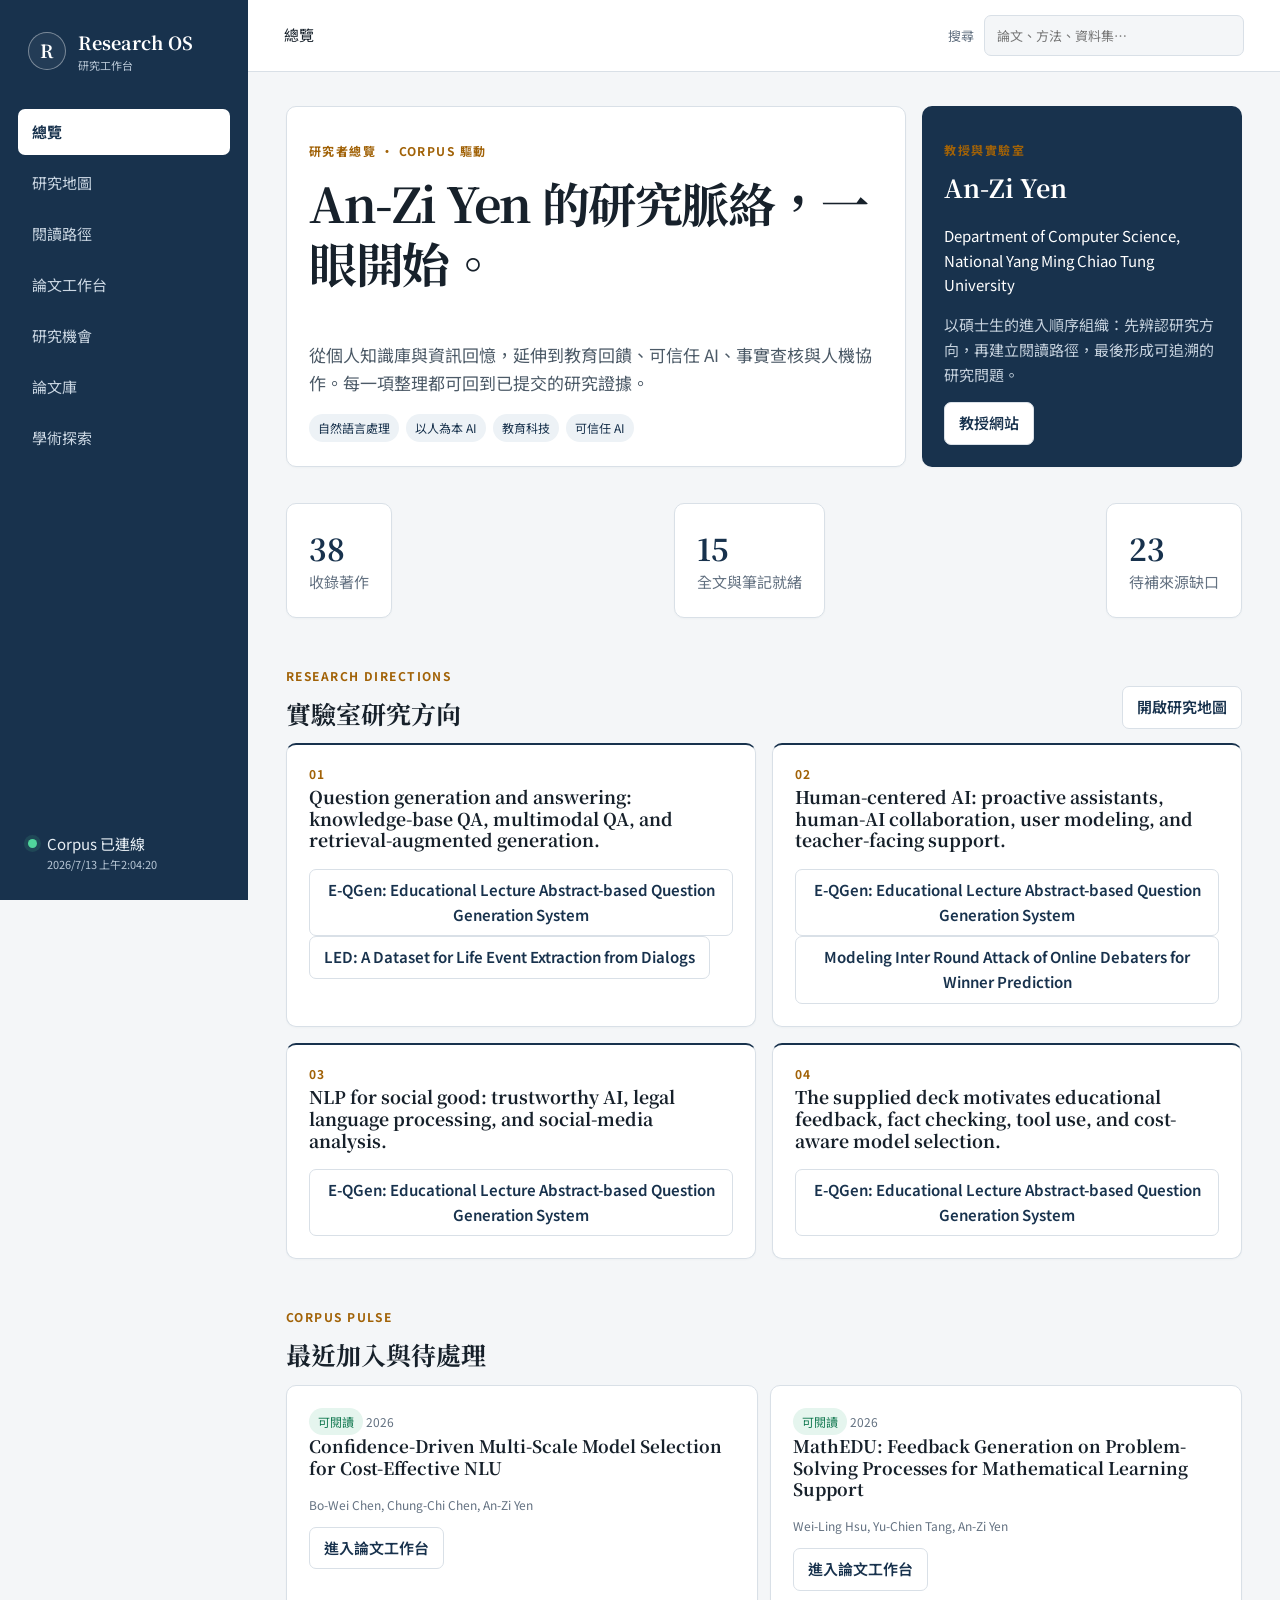
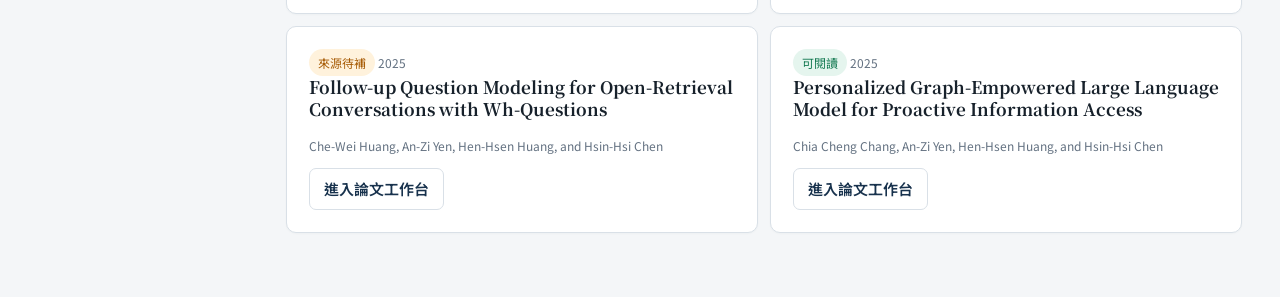
==== commit 211242a0: "feat: implement research discovery framework and catalog initial literature with metadata, diagrams," ====
--- a/web/index.html
+++ b/web/index.html
@@ -1,96 +1,37 @@
 <!doctype html>
-<html lang="en">
-  <head>
-    <meta charset="utf-8">
-    <meta name="viewport" content="width=device-width, initial-scale=1">
-    <meta name="description" content="Explore a locally curated, source-backed research corpus.">
-    <title>Research OS — Paper library</title>
-    <link rel="stylesheet" href="styles.css">
-  </head>
-  <body>
-    <a class="skip-link" href="#paper-list">Skip to papers</a>
-    <header class="hero">
-      <nav class="topbar" aria-label="Primary navigation">
-        <a class="brand" href="index.html"><span class="brand__mark" aria-hidden="true">R</span> Research OS</a>
-        <a id="lab-link" class="lab-link" target="_blank" rel="noreferrer">Lab profile <span aria-hidden="true">↗</span></a>
-      </nav>
-      <div class="hero__content">
-        <p class="eyebrow">Local paper library <span aria-hidden="true">•</span> source-backed</p>
-        <h1>Find the thread<br>worth following.</h1>
-        <p id="affiliation" class="affiliation"></p>
-        <p class="lede">A focused research workspace for reading papers, tracing evidence, and returning to the ideas that matter.</p>
-      </div>
-      <div class="metrics" aria-label="Corpus summary">
-        <div><strong id="total-count">0</strong><span>indexed works</span></div>
-        <div><strong id="fetched-count">0</strong><span>ready to read</span></div>
-        <div><strong id="unresolved-count">0</strong><span>source gaps</span></div>
-      </div>
-    </header>
-    <main>
-      <section class="library-head" aria-labelledby="library-title">
-        <div>
-          <p class="eyebrow">Explore the collection</p>
-          <h2 id="library-title">Paper library</h2>
-        </div>
-        <button id="saved-toggle" class="saved-toggle" type="button" aria-pressed="false">
-          <span aria-hidden="true">⌑</span> Saved <span id="saved-count">0</span>
-        </button>
-      </section>
-      <section class="controls" aria-label="Paper filters">
-        <label class="search">
-          <span class="search__icon" aria-hidden="true">⌕</span>
-          <span class="sr-only">Search papers</span>
-          <input id="search" type="search" placeholder="Search title, author, topic, venue…" autocomplete="off">
-          <kbd>⌘ K</kbd>
-        </label>
-        <div class="filter-row">
-          <div id="status-filters" class="filter-group" role="group" aria-label="Reading availability">
-            <button class="filter active" data-status="all" type="button">All papers</button>
-            <button class="filter" data-status="fetched" type="button">Ready to read</button>
-            <button class="filter" data-status="unresolved" type="button">Source gaps</button>
-          </div>
-          <label class="select-wrap">Sort
-            <select id="sort" aria-label="Sort papers">
-              <option value="newest">Newest first</option>
-              <option value="oldest">Oldest first</option>
-              <option value="title">Title A–Z</option>
-            </select>
-          </label>
-        </div>
-        <div id="year-filters" class="year-filters" aria-label="Filter by year"></div>
-        <p id="results-count" class="results-count" aria-live="polite"></p>
-      </section>
-      <section id="paper-list" class="paper-list" aria-live="polite"></section>
-    </main>
-    <dialog id="paper-dialog" class="paper-dialog" aria-labelledby="dialog-title">
-      <article class="dialog-card">
-        <button id="dialog-close" class="icon-button dialog-close" type="button" aria-label="Close paper details">×</button>
-        <p id="dialog-meta" class="eyebrow"></p>
-        <h2 id="dialog-title"></h2>
-        <p id="dialog-authors" class="dialog-authors"></p>
-        <p id="dialog-venue" class="dialog-venue"></p>
-        <div id="dialog-actions" class="dialog-actions"></div>
-        <section class="reading-notes">
-          <h3>Reading workspace</h3>
-          <p id="dialog-note-copy">Open the source and evidence that are committed with this record.</p>
-          <div id="dialog-notes" class="note-links"></div>
-        </section>
-      </article>
-    </dialog>
-    <template id="paper-template">
-      <article class="paper-card">
-        <div class="paper-card__top"><span class="year"></span><span class="status"></span></div>
-        <h3></h3><p class="authors"></p><p class="venue"></p>
-        <div class="paper-card__bottom">
-          <div class="identifiers"></div>
-          <div class="card-actions">
-            <button class="text-button open-paper" type="button">View paper <span aria-hidden="true">→</span></button>
-            <button class="icon-button save-paper" type="button" aria-label="Save paper">⌑</button>
-          </div>
-        </div>
-      </article>
-    </template>
-    <script src="data.js"></script>
-    <script src="app.js"></script>
-  </body>
-</html>
+<html lang="zh-Hant">
+<head>
+  <meta charset="utf-8"><meta name="viewport" content="width=device-width,initial-scale=1">
+  <meta name="description" content="以證據為核心的研究導航、閱讀路徑與論文工作台。">
+  <title>Research OS｜研究工作台</title><link rel="stylesheet" href="styles.css">
+</head>
+<body>
+<a class="skip-link" href="#main">跳至主要內容</a>
+<aside class="sidebar">
+  <a class="brand" href="#overview"><span class="brand-mark">R</span><span>Research OS<small>研究工作台</small></span></a>
+  <nav aria-label="主要導覽">
+    <button class="nav-item active" data-view="overview">總覽</button>
+    <button class="nav-item" data-view="map">研究地圖</button>
+    <button class="nav-item" data-view="path">閱讀路徑</button>
+    <button class="nav-item" data-view="workspace">論文工作台</button>
+    <button class="nav-item" data-view="opportunities">研究機會</button>
+    <button class="nav-item" data-view="library">論文庫</button>
+    <button class="nav-item" data-view="discovery">學術探索</button>
+  </nav>
+  <div class="corpus-mini"><span class="status-dot"></span><span>Corpus 已連線<small id="generated-at"></small></span></div>
+</aside>
+<div class="shell">
+  <header class="topbar"><button id="menu" aria-label="開啟導覽">選單</button><div id="breadcrumb">總覽</div><label class="global-search"><span>搜尋</span><input id="search" type="search" placeholder="論文、方法、資料集…"></label></header>
+  <main id="main" tabindex="-1">
+    <section id="view-overview" class="view active"></section>
+    <section id="view-map" class="view"></section>
+    <section id="view-path" class="view"></section>
+    <section id="view-workspace" class="view"></section>
+    <section id="view-opportunities" class="view"></section>
+    <section id="view-library" class="view"></section>
+    <section id="view-discovery" class="view"></section>
+  </main>
+</div>
+<dialog id="evidence-dialog"><button class="dialog-close" aria-label="關閉">關閉</button><div id="evidence-content"></div></dialog>
+<script src="data.js"></script><script src="app.js"></script>
+</body></html>
--- a/web/styles.css
+++ b/web/styles.css
@@ -1,13 +1,7 @@
-:root { --ink:#19231e; --muted:#67726b; --paper:#f5f4ee; --surface:#fffefa; --line:#d8ddd4; --accent:#245c3e; --accent-pale:#e1eee1; --warm:#c8723b; --serif:Georgia, 'Times New Roman', serif; --sans:Inter, ui-sans-serif,system-ui,sans-serif; }
-* { box-sizing:border-box; } html { scroll-behavior:smooth; } body { margin:0; background:var(--paper); color:var(--ink); font:16px/1.5 var(--sans); } button,input,select { font:inherit; } button,a { -webkit-tap-highlight-color:transparent; } button { cursor:pointer; } a { color:inherit; }
-.skip-link { position:fixed; z-index:10; left:1rem; top:-4rem; padding:.7rem 1rem; background:var(--ink); color:white; border-radius:6px; }.skip-link:focus { top:1rem; }
-.hero,main { max-width:1200px; margin:auto; padding-left:clamp(1.25rem,4vw,3rem); padding-right:clamp(1.25rem,4vw,3rem); }.hero { min-height:520px; padding-top:1.5rem; padding-bottom:3.25rem; position:relative; overflow:hidden; background:radial-gradient(circle at 90% 9%,#d8eac7 0 3%,transparent 20%),radial-gradient(circle at 96% 7%,#efc799 0 1%,transparent 7%); }.hero:after { content:''; position:absolute; width:390px; height:390px; border:1px solid #d2dfcc; border-radius:50%; right:-195px; bottom:-185px; }
-.topbar { display:flex; align-items:center; justify-content:space-between; border-bottom:1px solid var(--line); padding-bottom:1.1rem; position:relative; z-index:1; }.brand { text-decoration:none; font-size:.92rem; font-weight:800; letter-spacing:-.02em; }.brand__mark { display:inline-grid; place-items:center; width:1.65rem; height:1.65rem; margin-right:.45rem; border-radius:50%; background:var(--accent); color:white; font-family:var(--serif); font-size:1.05rem; }.lab-link { color:var(--accent); font-size:.85rem; font-weight:750; text-decoration:none; }.hero__content { max-width:720px; padding-top:clamp(4rem,9vw,7.5rem); position:relative; z-index:1; }.eyebrow { margin:0 0:.7rem; color:var(--accent); font-size:.72rem; font-weight:800; letter-spacing:.13em; text-transform:uppercase; }.hero h1,.library-head h2,.paper-card h3,.dialog-card h2,.empty h3 { font-family:var(--serif); letter-spacing:-.045em; }.hero h1 { max-width:720px; margin:0; font-size:clamp(3.2rem,7vw,6rem); line-height:.91; }.affiliation { margin:1.3rem 0 0; max-width:540px; color:var(--accent); font-size:.87rem; font-weight:650; }.lede { max-width:565px; margin:1rem 0 0; color:var(--muted); font-size:1.08rem; }.metrics { display:flex; gap:clamp(1.5rem,5vw,4rem); margin-top:2.75rem; position:relative; z-index:1; }.metrics div { display:grid; gap:.1rem; }.metrics strong { font:700 2.15rem/1 var(--serif); }.metrics span,.results-count { color:var(--muted); font-size:.78rem; }
-main { padding-top:3.75rem; padding-bottom:5rem; }.library-head { display:flex; justify-content:space-between; gap:1rem; align-items:end; }.library-head h2 { margin:0; font-size:clamp(2rem,4vw,3rem); line-height:1; }.saved-toggle { min-height:42px; border:1px solid var(--line); border-radius:99px; padding:.55rem .85rem; background:transparent; color:var(--muted); font-weight:700; }.saved-toggle[aria-pressed=true] { border-color:var(--accent); background:var(--accent-pale); color:var(--accent); }
-.controls { margin-top:2rem; padding:1.2rem; background:#ecece4; border:1px solid var(--line); border-radius:16px; }.search { height:52px; display:flex; align-items:center; gap:.55rem; padding:0 .85rem; background:var(--surface); border:1px solid var(--line); border-radius:10px; }.search__icon { font-size:1.45rem; line-height:1; color:var(--muted); }.search input { min-width:0; flex:1; border:0; outline:0; background:transparent; color:var(--ink); }.search input::placeholder { color:#89928b; }.search kbd { padding:.12rem .4rem; border:1px solid var(--line); border-radius:4px; color:var(--muted); font-size:.7rem; }.filter-row { display:flex; justify-content:space-between; gap:1rem; align-items:center; margin-top:1rem; }.filter-group,.year-filters { display:flex; flex-wrap:wrap; gap:.4rem; }.filter,.year-filter { border:1px solid transparent; border-radius:99px; padding:.43rem .75rem; color:var(--muted); background:transparent; font-size:.83rem; font-weight:700; }.filter:hover,.year-filter:hover { background:#e1e5dc; }.filter.active,.year-filter.active { background:var(--ink); color:#fff; }.select-wrap { display:flex; align-items:center; gap:.5rem; color:var(--muted); font-size:.78rem; font-weight:750; white-space:nowrap; }.select-wrap select { border:0; border-bottom:1px solid var(--muted); background:transparent; color:var(--ink); padding:.2rem 1.2rem .2rem 0; font-weight:700; }.year-filters { margin-top:.9rem; padding-top:.95rem; border-top:1px solid var(--line); }.year-filter { padding:.24rem .52rem; font-size:.75rem; }.results-count { margin:.9rem 0 0; }
-.paper-list { display:grid; grid-template-columns:repeat(3,minmax(0,1fr)); gap:1rem; padding-top:1.4rem; }.paper-card { min-height:300px; display:flex; flex-direction:column; padding:1.35rem; border:1px solid var(--line); border-radius:12px; background:var(--surface); transition:transform .18s ease,box-shadow .18s ease; }.paper-card:hover { transform:translateY(-3px); box-shadow:0 12px 28px #20302014; }.paper-card__top { display:flex; justify-content:space-between; gap:.5rem; color:var(--muted); font-size:.8rem; font-weight:750; }.status { border-radius:99px; padding:.16rem .5rem; font-size:.7rem; }.status--fetched { color:#18542e; background:#e0f1df; }.status--unresolved { color:#86531c; background:#ffefd6; }.paper-card h3 { margin:1.4rem 0 .65rem; font-size:1.38rem; line-height:1.12; }.authors,.venue { margin:0 0:.5rem; color:var(--muted); font-size:.85rem; }.venue { font-style:italic; display:-webkit-box; -webkit-line-clamp:2; -webkit-box-orient:vertical; overflow:hidden; }.paper-card__bottom { margin-top:auto; padding-top:1.1rem; }.identifiers { display:flex; flex-wrap:wrap; gap:.35rem; min-height:24px; }.tag { color:var(--accent); text-decoration:none; border-bottom:1px solid #9cbba4; font-size:.75rem; font-weight:700; }.card-actions { display:flex; justify-content:space-between; align-items:center; margin-top:1rem; }.text-button { border:0; padding:0; background:transparent; color:var(--accent); font-size:.85rem; font-weight:800; text-align:left; }.text-button:hover { text-decoration:underline; }.icon-button { width:38px; height:38px; border:1px solid var(--line); border-radius:50%; background:var(--surface); color:var(--accent); font-size:1.15rem; }.icon-button:hover,.icon-button.is-saved { border-color:var(--accent); background:var(--accent-pale); }.empty { grid-column:1/-1; padding:3.5rem 1.5rem; text-align:center; background:var(--surface); border:1px dashed #bac3b8; border-radius:12px; }.empty h3 { margin:.2rem 0; font-size:1.7rem; }.empty p:not(.eyebrow) { max-width:390px; margin:.6rem auto 1rem; color:var(--muted); }
-.paper-dialog { width:min(690px,calc(100% - 2rem)); max-height:calc(100dvh - 2rem); padding:0; border:0; border-radius:16px; color:var(--ink); background:var(--surface); box-shadow:0 24px 70px #0c1a103b; }.paper-dialog::backdrop { background:#14221999; backdrop-filter:blur(3px); }.dialog-card { padding:clamp(1.5rem,4vw,2.7rem); position:relative; }.dialog-close { position:absolute; top:1rem; right:1rem; color:var(--ink); font-size:1.55rem; line-height:1; }.dialog-card h2 { max-width:600px; margin:.45rem 0 1rem; font-size:clamp(2rem,5vw,3rem); line-height:1.01; }.dialog-authors,.dialog-venue { margin:.3rem 0; color:var(--muted); }.dialog-venue { font-style:italic; }.dialog-actions { display:flex; flex-wrap:wrap; gap:.55rem; margin-top:1.5rem; }.button { display:inline-flex; align-items:center; min-height:42px; border:1px solid var(--line); border-radius:7px; padding:.55rem .8rem; background:var(--surface); color:var(--ink); text-decoration:none; font-size:.83rem; font-weight:750; }.button--primary { border-color:var(--accent); background:var(--accent); color:white; }.reading-notes { margin-top:2rem; padding-top:1.4rem; border-top:1px solid var(--line); }.reading-notes h3 { margin:0; font-size:1rem; }.reading-notes p { color:var(--muted); font-size:.9rem; }.note-links { display:flex; flex-wrap:wrap; gap:.5rem; }.note-link { border:1px solid var(--line); border-radius:99px; padding:.32rem .6rem; color:var(--accent); text-decoration:none; font-size:.78rem; text-transform:capitalize; }.note-link:hover { background:var(--accent-pale); }
-.sr-only { position:absolute; width:1px; height:1px; overflow:hidden; clip:rect(0,0,0,0); }.search:focus-within,.filter:focus-visible,.year-filter:focus-visible,.icon-button:focus-visible,.text-button:focus-visible,.button:focus-visible,.saved-toggle:focus-visible,.lab-link:focus-visible { outline:3px solid #d38a40; outline-offset:3px; }
-@media (max-width:860px) { .paper-list { grid-template-columns:repeat(2,minmax(0,1fr)); } }.hero { min-height:0; }
-@media (max-width:600px) { .hero { padding-bottom:2.5rem; }.hero__content { padding-top:4rem; }.hero h1 { font-size:3.45rem; }.metrics { gap:1.35rem; }.metrics strong { font-size:1.75rem; }.library-head { align-items:start; flex-direction:column; }.filter-row { align-items:flex-start; flex-direction:column; }.select-wrap { width:100%; justify-content:space-between; }.paper-list { grid-template-columns:1fr; }.paper-card { min-height:270px; }.search kbd { display:none; } }
-@media (prefers-reduced-motion:reduce) { *,*:before,*:after { scroll-behavior:auto!important; transition:none!important; } }
+@import url('https://fonts.googleapis.com/css2?family=Noto+Sans+TC:wght@400;500;600;700&family=Noto+Serif+TC:wght@600;700&display=swap');
+:root{--navy:#18324d;--navy2:#244b6d;--blue:#2563eb;--gold:#a16207;--ink:#17212b;--muted:#637181;--line:#d9e0e7;--paper:#fff;--bg:#f4f6f8;--soft:#edf2f6;--good:#147a52;--warn:#a85d08;--r:10px;--shadow:0 8px 24px #18324d12}
+*{box-sizing:border-box}html{scroll-behavior:smooth}body{margin:0;background:var(--bg);color:var(--ink);font:15px/1.65 'Noto Sans TC',sans-serif}.skip-link{position:fixed;top:-60px;left:16px;z-index:99;background:#fff;padding:10px}.skip-link:focus{top:12px}button,input{font:inherit}button,a{touch-action:manipulation}.sidebar{position:fixed;inset:0 auto 0 0;width:248px;background:var(--navy);color:#fff;padding:28px 18px;z-index:20;display:flex;flex-direction:column}.brand{display:flex;gap:12px;align-items:center;color:#fff;text-decoration:none;font-weight:700;font-family:'Noto Serif TC',serif;font-size:18px;margin:0 10px 36px}.brand small,.corpus-mini small{display:block;color:#b8c7d6;font:11px/1.4 'Noto Sans TC',sans-serif}.brand-mark{display:grid;place-items:center;width:38px;height:38px;border:1px solid #ffffff66;border-radius:50%;background:#ffffff0d}.sidebar nav{display:grid;gap:5px}.nav-item{min-height:46px;border:0;border-radius:7px;background:transparent;color:#cbd7e3;text-align:left;padding:0 14px;cursor:pointer;transition:.2s}.nav-item:hover,.nav-item:focus-visible{background:#ffffff12;color:#fff}.nav-item.active{background:#fff;color:var(--navy);font-weight:700}.corpus-mini{display:flex;gap:10px;margin:auto 10px 0;color:#e8eff5}.status-dot{width:9px;height:9px;margin-top:7px;border-radius:50%;background:#50d49b;box-shadow:0 0 0 4px #50d49b20}.shell{margin-left:248px}.topbar{height:72px;background:#fff;border-bottom:1px solid var(--line);display:flex;align-items:center;justify-content:space-between;padding:0 36px;position:sticky;top:0;z-index:10}.global-search{display:flex;align-items:center;gap:10px;color:var(--muted);font-size:13px}.global-search input{width:260px;padding:9px 12px;border:1px solid var(--line);border-radius:7px;background:var(--bg)}#menu{display:none}main{max-width:1440px;margin:auto;padding:34px 38px 64px}.view{display:none;animation:fade .22s ease-out}.view.active{display:block}@keyframes fade{from{opacity:0;transform:translateY(5px)}}h1,h2,h3{font-family:'Noto Serif TC',serif;line-height:1.25;margin-top:0}h1{font-size:clamp(30px,4vw,48px);letter-spacing:-.03em}h2{font-size:25px}.eyebrow{color:var(--gold);font-size:12px;font-weight:700;letter-spacing:.12em;text-transform:uppercase}.lede{max-width:720px;color:#4c5a67;font-size:17px}.hero-grid,.grid-2,.grid-3,.metric-grid{display:grid;gap:16px}.hero-grid{grid-template-columns:1.65fr .85fr;align-items:stretch}.grid-2{grid-template-columns:repeat(2,1fr)}.grid-3{grid-template-columns:repeat(3,1fr)}.metric-grid{grid-template-columns:repeat(3,1fr)}.panel,.metric,.paper-card,.path-card{background:var(--paper);border:1px solid var(--line);border-radius:var(--r);padding:22px;box-shadow:0 1px 2px #18324d08}.panel.dark{background:var(--navy);color:#fff;border:0}.panel.dark .muted{color:#c5d1dd}.metric strong{display:block;font:700 30px 'Noto Serif TC',serif;color:var(--navy)}.metric span,.muted{color:var(--muted)}.section-head{display:flex;align-items:end;justify-content:space-between;margin:36px 0 14px}.section-head h2{margin:0}.direction{border-top:2px solid var(--navy);padding-top:16px}.chips{display:flex;flex-wrap:wrap;gap:7px}.chip,.badge{display:inline-flex;padding:4px 9px;border-radius:999px;background:var(--soft);font-size:12px;color:var(--navy)}.badge.good{color:var(--good);background:#e5f5ee}.badge.warn{color:var(--warn);background:#fff2dc}.button,.text-button{display:inline-flex;align-items:center;justify-content:center;min-height:42px;padding:8px 14px;border-radius:7px;border:1px solid var(--line);background:#fff;color:var(--navy);text-decoration:none;cursor:pointer;font-weight:600}.button.primary{background:var(--navy);color:#fff;border-color:var(--navy)}.button:hover,.text-button:hover{border-color:var(--navy2)}:focus-visible{outline:3px solid #2563eb55;outline-offset:2px}.graph{position:relative;min-height:560px;overflow:hidden;background:linear-gradient(#fff,#f7f9fb);border:1px solid var(--line);border-radius:var(--r)}.graph svg{width:100%;height:560px}.graph line{stroke:#c0ccd7;stroke-width:1.5}.graph-node{cursor:pointer}.graph-node circle{fill:#fff;stroke:var(--navy2);stroke-width:2}.graph-node.topic circle{fill:var(--navy);stroke:var(--navy)}.graph-node text{font:12px 'Noto Sans TC';fill:var(--ink)}.graph-node.topic text{fill:#fff}.legend{display:flex;gap:15px;margin:10px 0;color:var(--muted);font-size:12px}.path-card{display:grid;grid-template-columns:64px 1fr auto;gap:18px;align-items:start;margin-bottom:12px}.path-index{font:700 26px 'Noto Serif TC';color:var(--gold)}.status-select{padding:8px;border:1px solid var(--line);border-radius:6px}.workspace-layout{display:grid;grid-template-columns:280px minmax(0,1fr);gap:20px}.paper-nav{display:grid;gap:6px;max-height:74vh;overflow:auto}.paper-nav button{text-align:left;padding:11px;border:0;border-radius:6px;background:transparent;cursor:pointer}.paper-nav button.active{background:var(--navy);color:#fff}.tabs{display:flex;gap:4px;flex-wrap:wrap;border-bottom:1px solid var(--line);margin:18px 0}.tab{border:0;background:transparent;padding:10px 12px;cursor:pointer;color:var(--muted)}.tab.active{color:var(--navy);border-bottom:3px solid var(--navy);font-weight:700}.markdown{max-width:78ch}.markdown h1{font-size:28px}.markdown h2{font-size:21px;margin-top:28px}.markdown ul,.markdown ol{padding-left:23px}.markdown table{border-collapse:collapse;width:100%;font-size:13px}.markdown th,.markdown td{border:1px solid var(--line);padding:8px;text-align:left;vertical-align:top}.markdown a{color:var(--blue)}.mermaid-code{white-space:pre-wrap;background:#f1f4f6;border-left:3px solid var(--gold);padding:14px;font:12px/1.6 monospace}.paper-list{display:grid;grid-template-columns:repeat(2,1fr);gap:12px}.paper-card h3{font-size:17px}.paper-meta{font-size:12px;color:var(--muted)}.evidence-list{display:grid;gap:10px}.evidence-item{padding:14px;border-left:3px solid var(--blue);background:#fff}.interpretation{border-left-color:var(--gold);background:#fffaf0}dialog{width:min(820px,92vw);max-height:85vh;border:0;border-radius:12px;padding:28px;box-shadow:0 30px 90px #10243855}dialog::backdrop{background:#0f203080}.dialog-close{float:right}.empty{padding:48px;text-align:center;color:var(--muted)}
+@media(max-width:900px){.sidebar{transform:translateX(-100%);transition:.25s}.sidebar.open{transform:none}.shell{margin-left:0}#menu{display:block}.topbar{padding:0 18px}.global-search span{display:none}.global-search input{width:180px}main{padding:24px 18px}.hero-grid,.grid-2,.grid-3,.workspace-layout{grid-template-columns:1fr}.paper-nav{max-height:240px}.metric-grid{grid-template-columns:repeat(3,1fr)}}
+@media(max-width:560px){.metric-grid,.paper-list{grid-template-columns:1fr}.path-card{grid-template-columns:38px 1fr}.path-card .status-select{grid-column:2}.global-search input{width:135px}.topbar{gap:8px}main{padding-inline:14px}}
+@media(prefers-reduced-motion:reduce){*,*::before,*::after{animation:none!important;transition:none!important;scroll-behavior:auto!important}}
+.discovery-search{display:grid;grid-template-columns:minmax(14rem,1fr) auto;gap:.75rem;align-items:center;margin:1.5rem 0}.discovery-search input{padding:.75rem;border:1px solid var(--line);border-radius:7px}.discovery-search code{grid-column:1/-1;padding:.75rem;background:var(--soft);overflow:auto}.discovery-card ul{color:var(--muted);font-size:.9rem}.candidate-actions{display:flex;gap:.75rem;flex-wrap:wrap;border-top:1px solid var(--line);padding-top:1rem}.provider-warning{padding:.75rem 1rem;border-left:3px solid var(--gold);background:#fff8e6}@media(max-width:700px){.discovery-search{grid-template-columns:1fr}}
